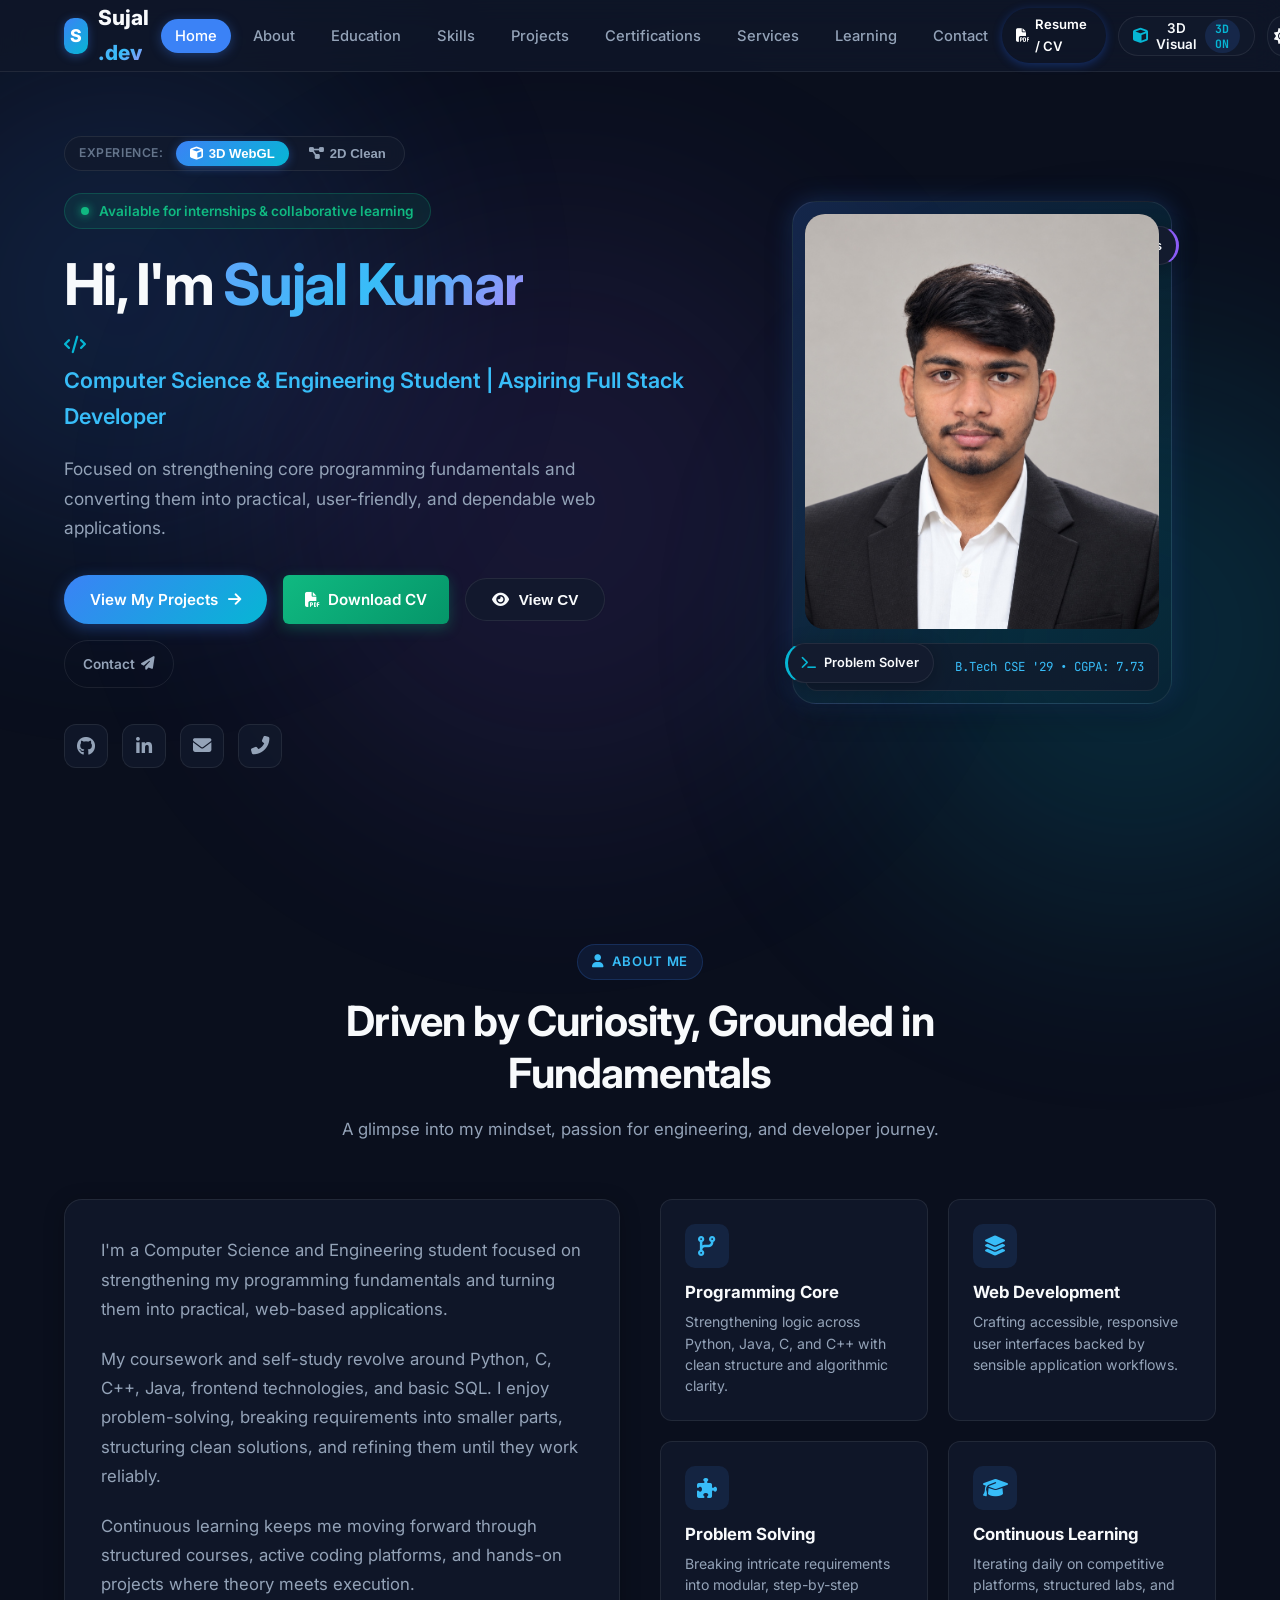
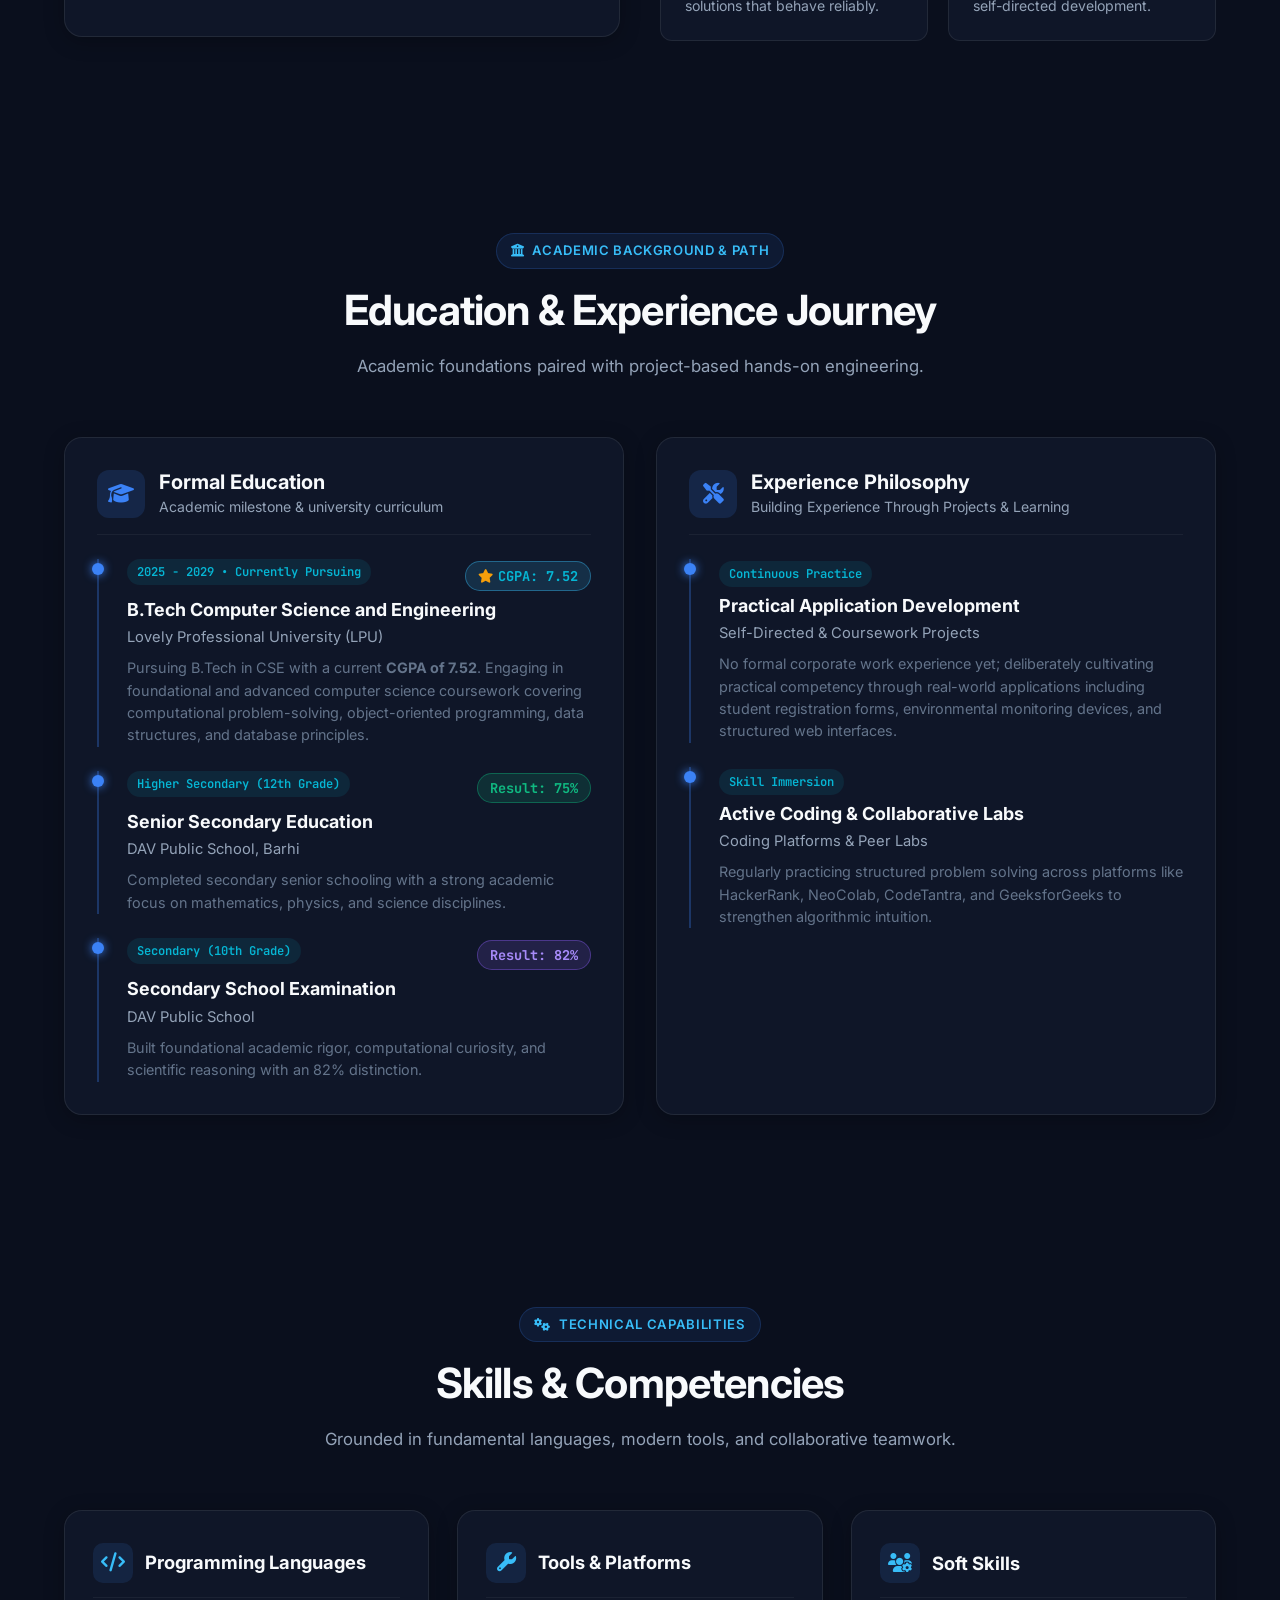
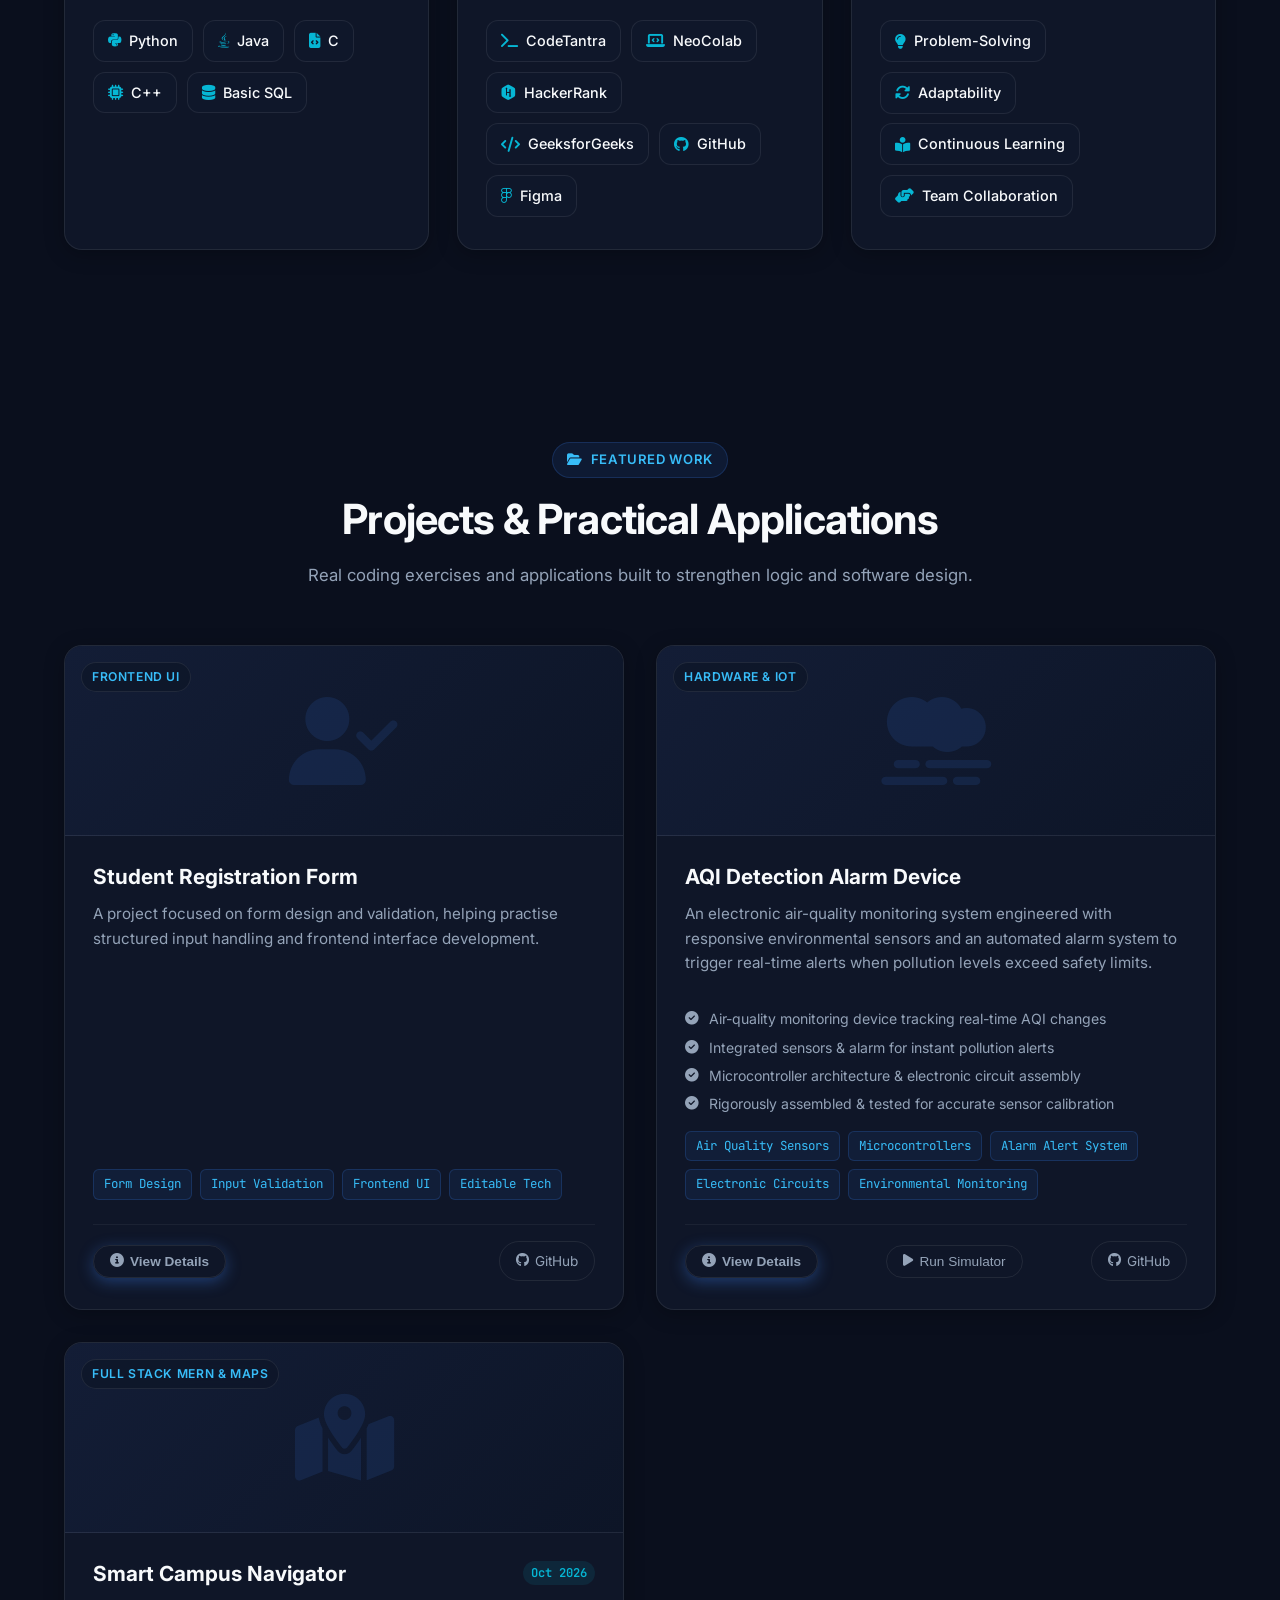
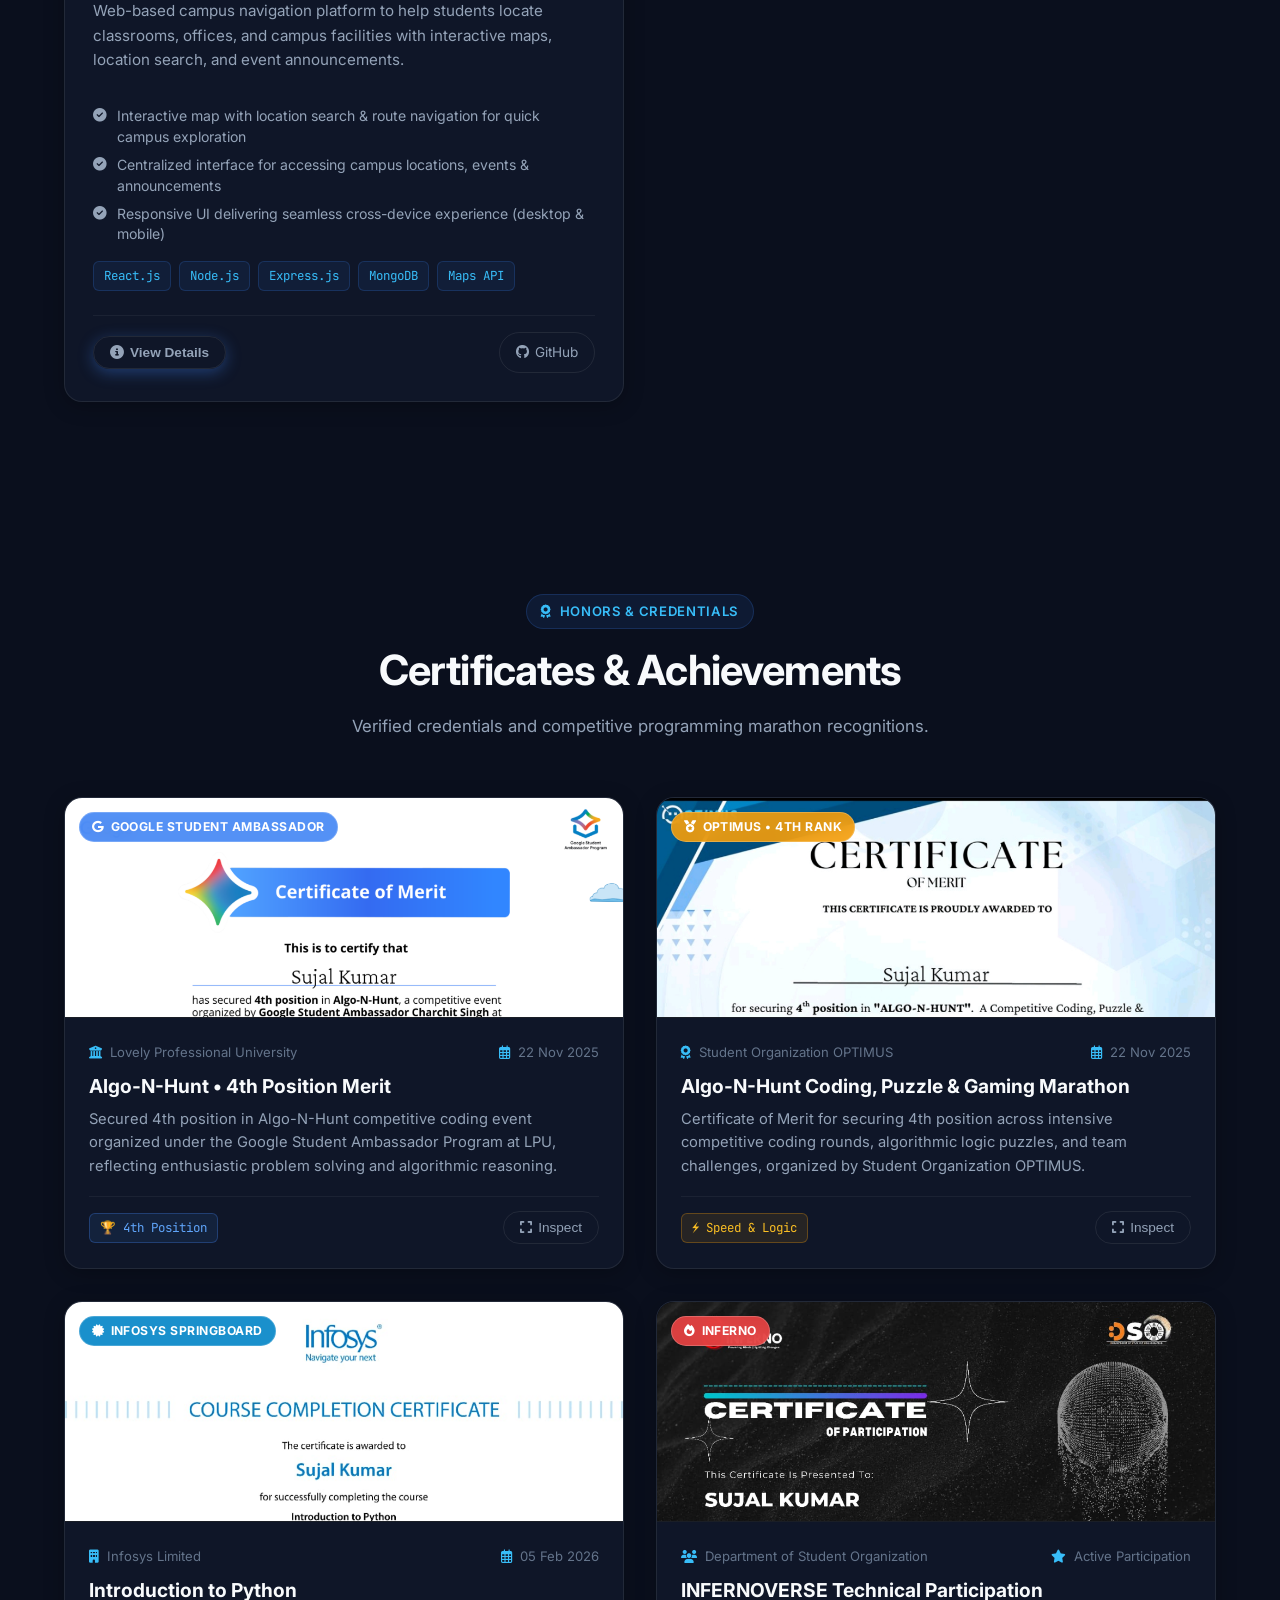
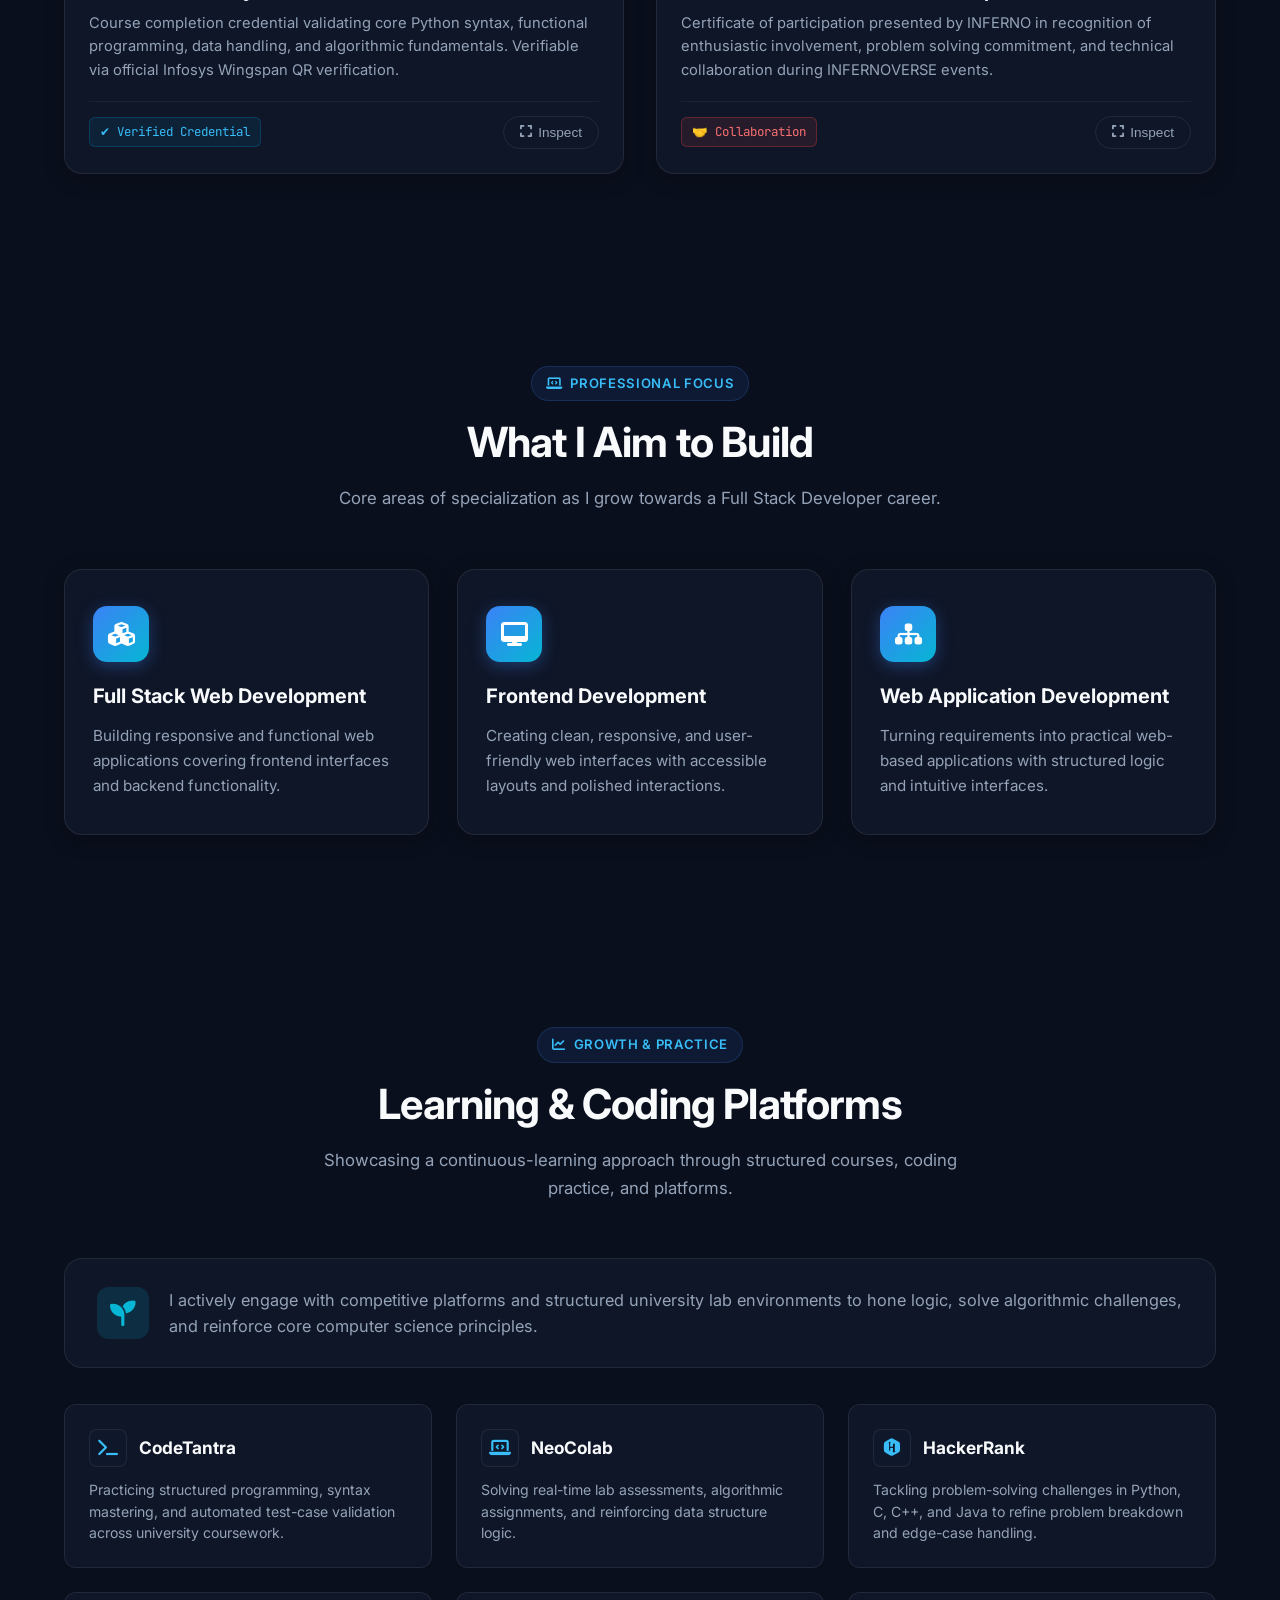
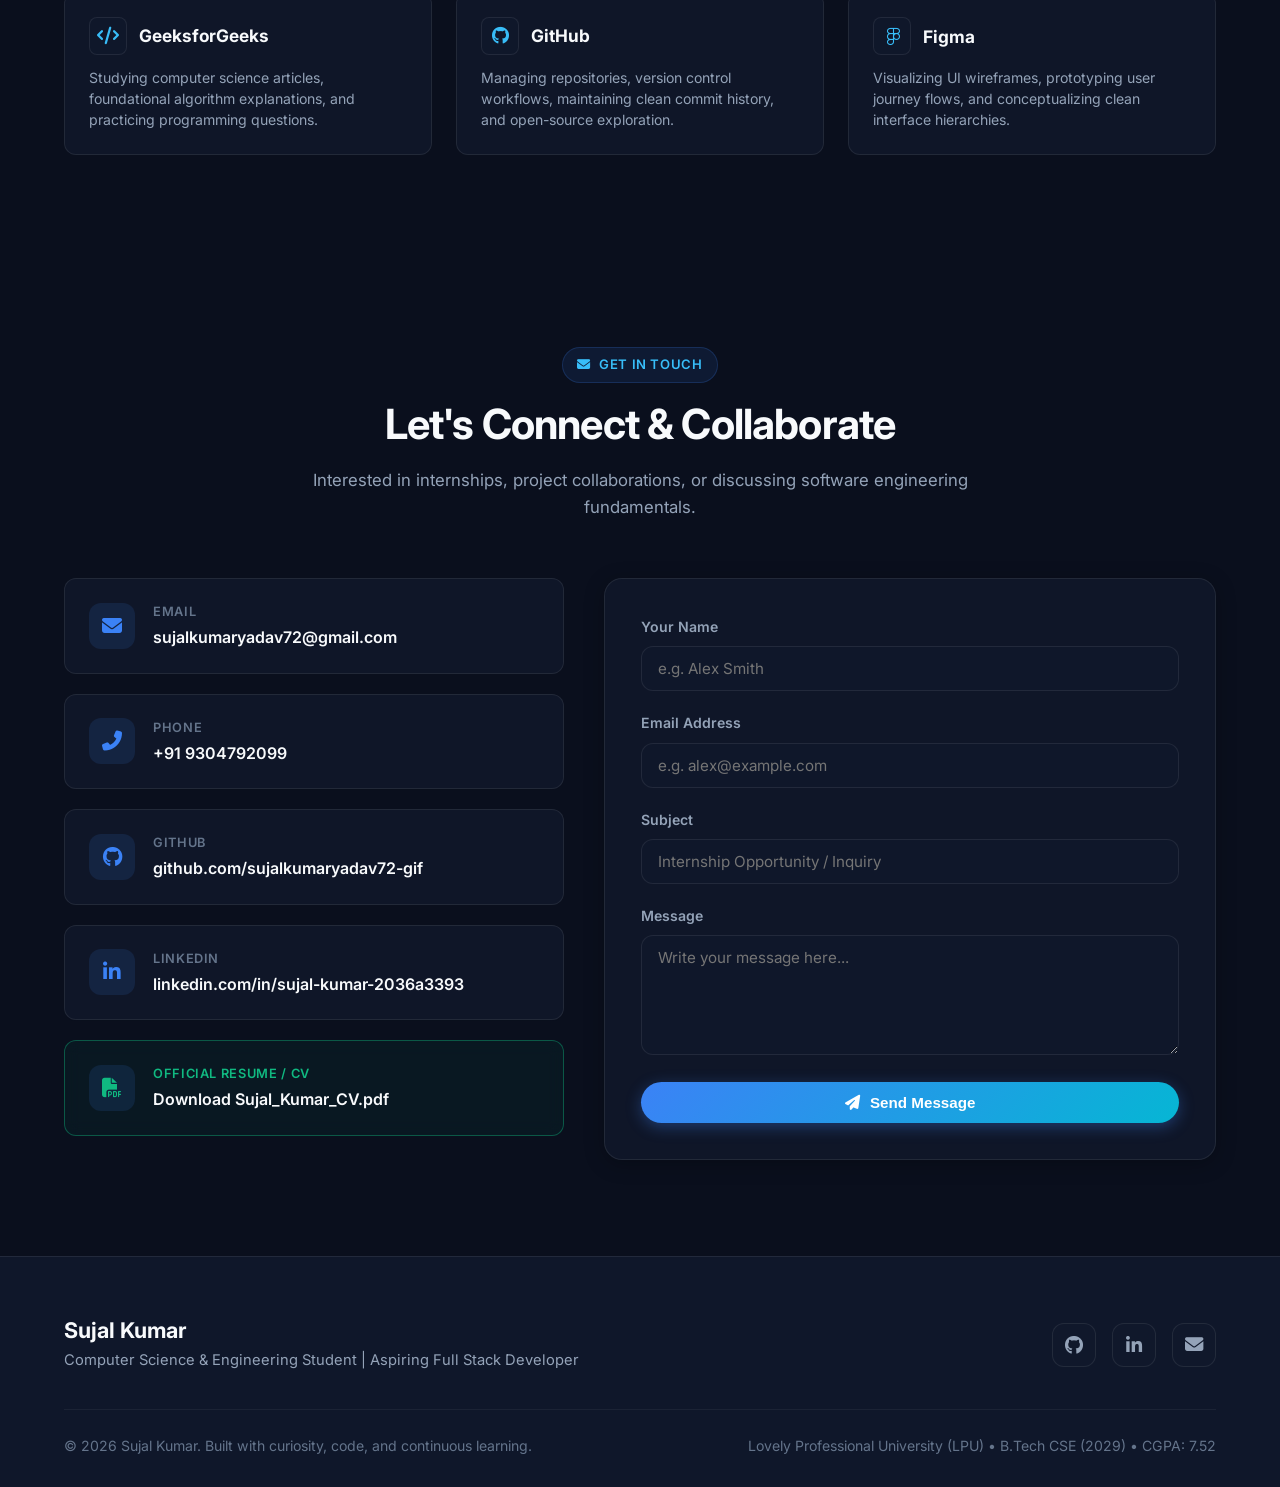
==== index.html @ 79a361b1 "Upload complete portfolio" ====
<!DOCTYPE html>
<html lang="en" data-theme="dark">
<head>
  <meta charset="UTF-8">
  <meta name="viewport" content="width=device-width, initial-scale=1.0">
  
  <!-- Primary Meta Tags & SEO -->
  <title>Sujal Kumar | Full Stack Developer Portfolio</title>
  <meta name="title" content="Sujal Kumar | Full Stack Developer Portfolio">
  <meta name="description" content="Portfolio of Sujal Kumar, Computer Science &amp; Engineering student at LPU and aspiring Full Stack Developer. Strengthening programming fundamentals and building practical web applications.">
  <meta name="keywords" content="Sujal Kumar, Full Stack Developer, Computer Science, LPU, Web Developer, Python, Java, C++, JavaScript, Portfolio">
  <meta name="author" content="Sujal Kumar">
  <meta name="robots" content="index, follow">

  <!-- Open Graph / Social Meta -->
  <meta property="og:type" content="website">
  <meta property="og:title" content="Sujal Kumar | Full Stack Developer Portfolio">
  <meta property="og:description" content="Computer Science &amp; Engineering student passionate about programming fundamentals, web development, and practical software solutions.">

  <!-- Google Fonts: Inter & JetBrains Mono -->
  <link rel="preconnect" href="https://fonts.googleapis.com">
  <link rel="preconnect" href="https://fonts.gstatic.com" crossorigin>
  <link href="https://fonts.googleapis.com/css2?family=Inter:wght@300;400;500;600;700;800&family=JetBrains+Mono:wght@400;500;600;700&display=swap" rel="stylesheet">

  <!-- Font Awesome 6.4.0 Icons -->
  <link rel="stylesheet" href="https://cdnjs.cloudflare.com/ajax/libs/font-awesome/6.4.0/css/all.min.css">

  <!-- Three.js 3D WebGL Engine -->
  <script src="https://cdnjs.cloudflare.com/ajax/libs/three.js/r128/three.min.js"></script>

  <!-- Main Stylesheet -->
  <link rel="stylesheet" href="css/style.css">
</head>
<body data-visual-mode="3d">

  <!-- Ambient Glowing Orbs -->
  <div class="bg-ambient-orb orb-1"></div>
  <div class="bg-ambient-orb orb-2"></div>
  <div class="bg-ambient-orb orb-3"></div>

  <!-- Background 2D Particle Network Canvas -->
  <canvas id="bg-canvas"></canvas>

  <!-- Three.js Interactive 3D WebGL Canvas -->
  <canvas id="three-canvas"></canvas>

  <!-- =========================================================================
       Header & Sticky Navigation Bar
       ========================================================================= -->
  <header class="header">
    <div class="container nav-container">
      <a href="#hero" class="logo" aria-label="Sujal Kumar Home">
        <span class="logo-badge">S</span>
        <span>Sujal<span class="gradient-text">.dev</span></span>
      </a>

      <!-- Desktop Navigation Links -->
      <nav aria-label="Main Navigation">
        <ul class="nav-links">
          <li><a href="#hero" class="nav-link active">Home</a></li>
          <li><a href="#about" class="nav-link">About</a></li>
          <li><a href="#education" class="nav-link">Education</a></li>
          <li><a href="#skills" class="nav-link">Skills</a></li>
          <li><a href="#projects" class="nav-link">Projects</a></li>
          <li><a href="#certifications" class="nav-link">Certifications</a></li>
          <li><a href="#services" class="nav-link">Services</a></li>
          <li><a href="#learning" class="nav-link">Learning</a></li>
          <li><a href="#contact" class="nav-link">Contact</a></li>
        </ul>
      </nav>

      <!-- Action Utilities -->
      <div class="nav-actions">
        <!-- Official CV Download / View Button -->
        <a href="assets/Sujal_Kumar_CV.pdf" target="_blank" download="Sujal_Kumar_CV.pdf" class="btn-cv-nav" title="Download Official CV">
          <i class="fas fa-file-pdf"></i>
          <span>Resume / CV</span>
        </a>

        <!-- 3D / 2D Visual Experience Switcher -->
        <button id="visual-mode-btn" class="visual-mode-btn" aria-label="Toggle 3D and 2D Visual Experience" title="Switch between 3D WebGL and 2D Constellation">
          <i id="visual-mode-icon" class="fas fa-cube"></i>
          <span id="visual-mode-label">3D Visual</span>
          <span id="visual-mode-badge" class="mode-badge">ON</span>
        </button>

        <button id="theme-toggle-btn" class="theme-toggle-btn" aria-label="Toggle Dark and Light Mode" title="Switch Theme">
          <i id="theme-icon" class="fas fa-sun"></i>
        </button>

        <button id="mobile-menu-btn" class="mobile-menu-btn" aria-label="Toggle Mobile Menu" aria-expanded="false">
          <i class="fas fa-bars"></i>
        </button>
      </div>
    </div>

    <!-- Mobile Navigation Drawer -->
    <nav id="mobile-nav" class="mobile-nav" aria-label="Mobile Navigation">
      <a href="#hero" class="nav-link">Home</a>
      <a href="#about" class="nav-link">About</a>
      <a href="#education" class="nav-link">Education &amp; Experience</a>
      <a href="#skills" class="nav-link">Skills</a>
      <a href="#projects" class="nav-link">Projects</a>
      <a href="#certifications" class="nav-link">Certifications</a>
      <a href="#services" class="nav-link">Services</a>
      <a href="#learning" class="nav-link">Learning &amp; Platforms</a>
      <a href="#contact" class="nav-link">Contact</a>
      <a href="assets/Sujal_Kumar_CV.pdf" target="_blank" download="Sujal_Kumar_CV.pdf" class="nav-link mobile-cv-link">
        <i class="fas fa-file-pdf"></i> Download Official CV
      </a>
    </nav>
  </header>

  <main>
    <!-- =========================================================================
         Hero Section
         ========================================================================= -->
    <section id="hero" class="hero-section">
      <div class="container">
        <div class="hero-grid">
          <!-- Text & CTAs -->
          <div class="hero-content">
            <!-- 3D / 2D Visual Experience Pill Selector -->
            <div class="hero-visual-toggle" id="hero-visual-toggle">
              <span class="hero-toggle-label">Experience:</span>
              <button class="visual-pill active" data-visual-opt="3d">
                <i class="fas fa-cube"></i> 3D WebGL
              </button>
              <button class="visual-pill" data-visual-opt="2d">
                <i class="fas fa-project-diagram"></i> 2D Clean
              </button>
            </div>

            <div class="hero-badge">
              <span class="status-dot"></span>
              <span>Available for internships &amp; collaborative learning</span>
            </div>

            <h1 class="hero-title">
              Hi, I'm <span class="gradient-text">Sujal Kumar</span>
            </h1>

            <div class="hero-role">
              <i class="fas fa-code"></i>
              <span>Computer Science &amp; Engineering Student | Aspiring Full Stack Developer</span>
            </div>

            <p class="hero-bio-short">
              Focused on strengthening core programming fundamentals and converting them into practical, user-friendly, and dependable web applications.
            </p>

            <div class="hero-actions">
              <a href="#projects" class="btn btn-primary">
                <span>View My Projects</span>
                <i class="fas fa-arrow-right"></i>
              </a>
              <a href="assets/Sujal_Kumar_CV.pdf" target="_blank" download="Sujal_Kumar_CV.pdf" class="btn btn-accent-cv" id="hero-download-cv-btn" title="Download Official CV (PDF)">
                <i class="fas fa-file-pdf"></i>
                <span>Download CV</span>
              </a>
              <button class="btn btn-secondary" id="preview-cv-btn" type="button" title="Preview Official CV">
                <i class="fas fa-eye"></i>
                <span>View CV</span>
              </button>
              <a href="#contact" class="btn btn-outline-sm" style="padding: 12px 18px;">
                <span>Contact</span>
                <i class="fas fa-paper-plane"></i>
              </a>
            </div>

            <!-- Social Links -->
            <div class="hero-socials">
              <a href="https://github.com/sujalkumaryadav72-gif" target="_blank" rel="noopener noreferrer" class="social-link" aria-label="GitHub Profile" title="GitHub">
                <i class="fab fa-github"></i>
              </a>
              <a href="https://www.linkedin.com/in/sujal-kumar-2036a3393/" target="_blank" rel="noopener noreferrer" class="social-link" aria-label="LinkedIn Profile" title="LinkedIn">
                <i class="fab fa-linkedin-in"></i>
              </a>
              <a href="mailto:sujalkumaryadav72@gmail.com" class="social-link" aria-label="Send Email" title="Email Sujal">
                <i class="fas fa-envelope"></i>
              </a>
              <a href="tel:9304792099" class="social-link" aria-label="Call Phone" title="Phone">
                <i class="fas fa-phone-alt"></i>
              </a>
            </div>
          </div>

          <!-- Hero Visual / Profile Card -->
          <div class="hero-visual">
            <div class="hero-card-frame">
              <!-- Floating developer pills -->
              <div class="floating-pill pill-left">
                <i class="fas fa-terminal" style="color: var(--accent-cyan);"></i>
                <span>Problem Solver</span>
              </div>
              <div class="floating-pill pill-right">
                <i class="fas fa-laptop-code" style="color: var(--accent-purple);"></i>
                <span>Full Stack Focus</span>
              </div>

              <div class="avatar-wrapper">
                <!-- Profile Picture: Easily replaceable with any photo by updating src or replacing images/profile.jpg -->
                <img src="images/profile.jpg" alt="Sujal Kumar - Profile Visual" class="avatar-img" id="profile-picture" onerror="this.onerror=null; this.src='images/avatar.svg';">
              </div>

              <div class="avatar-caption">
                <span class="avatar-name-tag">Sujal Kumar</span>
                <span class="avatar-sub-tag">B.Tech CSE '29 &bull; CGPA: 7.73</span>
              </div>
            </div>
          </div>
        </div>
      </div>
    </section>

    <!-- =========================================================================
         About Section
         ========================================================================= -->
    <section id="about" class="about-section">
      <div class="container">
        <div class="section-header">
          <div class="section-badge">
            <i class="fas fa-user"></i>
            <span>About Me</span>
          </div>
          <h2 class="section-title">Driven by Curiosity, Grounded in Fundamentals</h2>
          <p class="section-subtitle">A glimpse into my mindset, passion for engineering, and developer journey.</p>
        </div>

        <div class="about-grid">
          <!-- Bio Narrative -->
          <div class="about-bio-card">
            <p>
              I'm a Computer Science and Engineering student focused on strengthening my programming fundamentals and turning them into practical, web-based applications.
            </p>
            <p>
              My coursework and self-study revolve around Python, C, C++, Java, frontend technologies, and basic SQL. I enjoy problem-solving, breaking requirements into smaller parts, structuring clean solutions, and refining them until they work reliably.
            </p>
            <p>
              Continuous learning keeps me moving forward through structured courses, active coding platforms, and hands-on projects where theory meets execution.
            </p>
          </div>

          <!-- 4 Pillars / Highlights -->
          <div class="about-highlights">
            <div class="highlight-box">
              <div class="highlight-icon">
                <i class="fas fa-code-branch"></i>
              </div>
              <h3>Programming Core</h3>
              <p>Strengthening logic across Python, Java, C, and C++ with clean structure and algorithmic clarity.</p>
            </div>

            <div class="highlight-box">
              <div class="highlight-icon">
                <i class="fas fa-layer-group"></i>
              </div>
              <h3>Web Development</h3>
              <p>Crafting accessible, responsive user interfaces backed by sensible application workflows.</p>
            </div>

            <div class="highlight-box">
              <div class="highlight-icon">
                <i class="fas fa-puzzle-piece"></i>
              </div>
              <h3>Problem Solving</h3>
              <p>Breaking intricate requirements into modular, step-by-step solutions that behave reliably.</p>
            </div>

            <div class="highlight-box">
              <div class="highlight-icon">
                <i class="fas fa-graduation-cap"></i>
              </div>
              <h3>Continuous Learning</h3>
              <p>Iterating daily on competitive platforms, structured labs, and self-directed development.</p>
            </div>
          </div>
        </div>
      </div>
    </section>

    <!-- =========================================================================
         Education & Experience Section
         ========================================================================= -->
    <section id="education" class="education-section">
      <div class="container">
        <div class="section-header">
          <div class="section-badge">
            <i class="fas fa-university"></i>
            <span>Academic Background &amp; Path</span>
          </div>
          <h2 class="section-title">Education &amp; Experience Journey</h2>
          <p class="section-subtitle">Academic foundations paired with project-based hands-on engineering.</p>
        </div>

        <div class="edu-exp-grid">
          <!-- Formal Education Card -->
          <div class="timeline-card">
            <div class="timeline-card-header">
              <div class="timeline-card-icon">
                <i class="fas fa-graduation-cap"></i>
              </div>
              <div>
                <h3 class="timeline-card-title">Formal Education</h3>
                <p class="timeline-card-desc">Academic milestone &amp; university curriculum</p>
              </div>
            </div>

            <div class="timeline-item">
              <div class="timeline-marker"></div>
              <div style="display: flex; justify-content: space-between; align-items: center; flex-wrap: wrap; gap: 8px; margin-bottom: 6px;">
                <span class="timeline-tag">2025 - 2029 • Currently Pursuing</span>
                <span class="tech-tag" style="background: rgba(56, 189, 248, 0.15); border: 1px solid rgba(56, 189, 248, 0.4); color: var(--accent-cyan); font-weight: 700; padding: 3px 12px; border-radius: 9999px; font-size: 0.85rem;">
                  <i class="fas fa-star" style="margin-right: 5px; color: #f59e0b;"></i>CGPA: 7.52
                </span>
              </div>
              <h4 class="timeline-heading">B.Tech Computer Science and Engineering</h4>
              <p class="timeline-sub">Lovely Professional University (LPU)</p>
              <p class="timeline-text">
                Pursuing B.Tech in CSE with a current <strong>CGPA of 7.52</strong>. Engaging in foundational and advanced computer science coursework covering computational problem-solving, object-oriented programming, data structures, and database principles.
              </p>
            </div>

            <div class="timeline-item">
              <div class="timeline-marker"></div>
              <div style="display: flex; justify-content: space-between; align-items: center; flex-wrap: wrap; gap: 8px; margin-bottom: 6px;">
                <span class="timeline-tag">Higher Secondary (12th Grade)</span>
                <span class="tech-tag" style="background: rgba(16, 185, 129, 0.15); border: 1px solid rgba(16, 185, 129, 0.4); color: var(--accent-emerald); font-weight: 700; padding: 3px 12px; border-radius: 9999px; font-size: 0.85rem;">
                  Result: 75%
                </span>
              </div>
              <h4 class="timeline-heading">Senior Secondary Education</h4>
              <p class="timeline-sub">DAV Public School, Barhi</p>
              <p class="timeline-text">
                Completed secondary senior schooling with a strong academic focus on mathematics, physics, and science disciplines.
              </p>
            </div>

            <div class="timeline-item">
              <div class="timeline-marker"></div>
              <div style="display: flex; justify-content: space-between; align-items: center; flex-wrap: wrap; gap: 8px; margin-bottom: 6px;">
                <span class="timeline-tag">Secondary (10th Grade)</span>
                <span class="tech-tag" style="background: rgba(139, 92, 246, 0.15); border: 1px solid rgba(139, 92, 246, 0.4); color: #a78bfa; font-weight: 700; padding: 3px 12px; border-radius: 9999px; font-size: 0.85rem;">
                  Result: 82%
                </span>
              </div>
              <h4 class="timeline-heading">Secondary School Examination</h4>
              <p class="timeline-sub">DAV Public School</p>
              <p class="timeline-text">
                Built foundational academic rigor, computational curiosity, and scientific reasoning with an 82% distinction.
              </p>
            </div>
          </div>

          <!-- Experience Showcase (Truthful: Projects & Learning) -->
          <div class="timeline-card">
            <div class="timeline-card-header">
              <div class="timeline-card-icon">
                <i class="fas fa-tools"></i>
              </div>
              <div>
                <h3 class="timeline-card-title">Experience Philosophy</h3>
                <p class="timeline-card-desc">Building Experience Through Projects &amp; Learning</p>
              </div>
            </div>

            <div class="timeline-item">
              <div class="timeline-marker"></div>
              <span class="timeline-tag">Continuous Practice</span>
              <h4 class="timeline-heading">Practical Application Development</h4>
              <p class="timeline-sub">Self-Directed &amp; Coursework Projects</p>
              <p class="timeline-text">
                No formal corporate work experience yet; deliberately cultivating practical competency through real-world applications including student registration forms, environmental monitoring devices, and structured web interfaces.
              </p>
            </div>

            <div class="timeline-item">
              <div class="timeline-marker"></div>
              <span class="timeline-tag">Skill Immersion</span>
              <h4 class="timeline-heading">Active Coding &amp; Collaborative Labs</h4>
              <p class="timeline-sub">Coding Platforms &amp; Peer Labs</p>
              <p class="timeline-text">
                Regularly practicing structured problem solving across platforms like HackerRank, NeoColab, CodeTantra, and GeeksforGeeks to strengthen algorithmic intuition.
              </p>
            </div>
          </div>
        </div>
      </div>
    </section>

    <!-- =========================================================================
         Skills Section
         ========================================================================= -->
    <section id="skills" class="skills-section">
      <div class="container">
        <div class="section-header">
          <div class="section-badge">
            <i class="fas fa-cogs"></i>
            <span>Technical Capabilities</span>
          </div>
          <h2 class="section-title">Skills &amp; Competencies</h2>
          <p class="section-subtitle">Grounded in fundamental languages, modern tools, and collaborative teamwork.</p>
        </div>

        <div class="skills-container">
          <!-- Programming Languages -->
          <div class="skill-category-card">
            <div class="category-header">
              <div class="category-icon">
                <i class="fas fa-code"></i>
              </div>
              <div>
                <h3 class="category-title">Programming Languages</h3>
              </div>
            </div>
            <div class="skills-list">
              <div class="skill-chip">
                <i class="fab fa-python"></i>
                <span>Python</span>
              </div>
              <div class="skill-chip">
                <i class="fab fa-java"></i>
                <span>Java</span>
              </div>
              <div class="skill-chip">
                <i class="fas fa-file-code"></i>
                <span>C</span>
              </div>
              <div class="skill-chip">
                <i class="fas fa-microchip"></i>
                <span>C++</span>
              </div>
              <div class="skill-chip">
                <i class="fas fa-database"></i>
                <span>Basic SQL</span>
              </div>
            </div>
          </div>

          <!-- Tools & Platforms -->
          <div class="skill-category-card">
            <div class="category-header">
              <div class="category-icon">
                <i class="fas fa-wrench"></i>
              </div>
              <div>
                <h3 class="category-title">Tools &amp; Platforms</h3>
              </div>
            </div>
            <div class="skills-list">
              <div class="skill-chip">
                <i class="fas fa-terminal"></i>
                <span>CodeTantra</span>
              </div>
              <div class="skill-chip">
                <i class="fas fa-laptop-code"></i>
                <span>NeoColab</span>
              </div>
              <div class="skill-chip">
                <i class="fab fa-hackerrank"></i>
                <span>HackerRank</span>
              </div>
              <div class="skill-chip">
                <i class="fas fa-code"></i>
                <span>GeeksforGeeks</span>
              </div>
              <div class="skill-chip">
                <i class="fab fa-github"></i>
                <span>GitHub</span>
              </div>
              <div class="skill-chip">
                <i class="fab fa-figma"></i>
                <span>Figma</span>
              </div>
            </div>
          </div>

          <!-- Soft Skills -->
          <div class="skill-category-card">
            <div class="category-header">
              <div class="category-icon">
                <i class="fas fa-users-cog"></i>
              </div>
              <div>
                <h3 class="category-title">Soft Skills</h3>
              </div>
            </div>
            <div class="skills-list">
              <div class="skill-chip">
                <i class="fas fa-lightbulb"></i>
                <span>Problem-Solving</span>
              </div>
              <div class="skill-chip">
                <i class="fas fa-sync-alt"></i>
                <span>Adaptability</span>
              </div>
              <div class="skill-chip">
                <i class="fas fa-book-reader"></i>
                <span>Continuous Learning</span>
              </div>
              <div class="skill-chip">
                <i class="fas fa-hands-helping"></i>
                <span>Team Collaboration</span>
              </div>
            </div>
          </div>
        </div>
      </div>
    </section>

    <!-- =========================================================================
         Projects Section
         ========================================================================= -->
    <section id="projects" class="projects-section">
      <div class="container">
        <div class="section-header">
          <div class="section-badge">
            <i class="fas fa-folder-open"></i>
            <span>Featured Work</span>
          </div>
          <h2 class="section-title">Projects &amp; Practical Applications</h2>
          <p class="section-subtitle">Real coding exercises and applications built to strengthen logic and software design.</p>
        </div>

        <div class="projects-grid">
          <!-- Project 1: Student Registration Form -->
          <div class="project-card">
            <div class="project-visual">
              <span class="project-visual-badge">Frontend UI</span>
              <i class="fas fa-user-check project-visual-watermark"></i>
            </div>
            <div class="project-body">
              <h3 class="project-title">Student Registration Form</h3>
              <p class="project-desc">
                A project focused on form design and validation, helping practise structured input handling and frontend interface development.
              </p>
              <div class="tech-tags">
                <span class="tech-tag">Form Design</span>
                <span class="tech-tag">Input Validation</span>
                <span class="tech-tag">Frontend UI</span>
                <span class="tech-tag">Editable Tech</span>
              </div>
              <div class="project-actions">
                <button class="btn btn-primary btn-outline-sm" data-project-trigger="student-registration">
                  <i class="fas fa-info-circle"></i>
                  <span>View Details</span>
                </button>
                <a href="https://github.com/sujalkumaryadav72-gif" target="_blank" rel="noopener noreferrer" class="btn-outline-sm" aria-label="Student Registration Source Code">
                  <i class="fab fa-github"></i>
                  <span>GitHub</span>
                </a>
              </div>
            </div>
          </div>

          <!-- Project 2: AQI Detection Alarm Device -->
          <div class="project-card" id="card-aqi-device">
            <div class="project-visual">
              <span class="project-visual-badge">Hardware &amp; IoT</span>
              <i class="fas fa-smog project-visual-watermark"></i>
            </div>
            <div class="project-body">
              <h3 class="project-title">AQI Detection Alarm Device</h3>
              <p class="project-desc">
                An electronic air-quality monitoring system engineered with responsive environmental sensors and an automated alarm system to trigger real-time alerts when pollution levels exceed safety limits.
              </p>

              <ul class="project-highlights-list">
                <li><i class="fas fa-check-circle"></i> Air-quality monitoring device tracking real-time AQI changes</li>
                <li><i class="fas fa-check-circle"></i> Integrated sensors &amp; alarm for instant pollution alerts</li>
                <li><i class="fas fa-check-circle"></i> Microcontroller architecture &amp; electronic circuit assembly</li>
                <li><i class="fas fa-check-circle"></i> Rigorously assembled &amp; tested for accurate sensor calibration</li>
              </ul>

              <div class="tech-tags">
                <span class="tech-tag">Air Quality Sensors</span>
                <span class="tech-tag">Microcontrollers</span>
                <span class="tech-tag">Alarm Alert System</span>
                <span class="tech-tag">Electronic Circuits</span>
                <span class="tech-tag">Environmental Monitoring</span>
              </div>
              <div class="project-actions">
                <button class="btn btn-primary btn-outline-sm" data-project-trigger="aqi-device">
                  <i class="fas fa-info-circle"></i>
                  <span>View Details</span>
                </button>
                <button class="btn-outline-sm btn-simulate-trigger" data-project-trigger="aqi-device" data-auto-simulate="true" title="Run Interactive Device Simulation">
                  <i class="fas fa-play"></i>
                  <span>Run Simulator</span>
                </button>
                <a href="https://github.com/sujalkumaryadav72-gif" target="_blank" rel="noopener noreferrer" class="btn-outline-sm" aria-label="AQI Detection Alarm Device Source Code">
                  <i class="fab fa-github"></i>
                  <span>GitHub</span>
                </a>
              </div>
            </div>
          </div>

          <!-- Project 3: Smart Campus Navigator (From CV) -->
          <div class="project-card" id="card-campus-navigator">
            <div class="project-visual">
              <span class="project-visual-badge">Full Stack MERN &amp; Maps</span>
              <i class="fas fa-map-marked-alt project-visual-watermark"></i>
            </div>
            <div class="project-body">
              <div style="display: flex; justify-content: space-between; align-items: flex-start; gap: 8px;">
                <h3 class="project-title">Smart Campus Navigator</h3>
                <span class="timeline-tag" style="font-size: 0.76rem; padding: 2px 8px;">Oct 2026</span>
              </div>
              <p class="project-desc">
                Web-based campus navigation platform to help students locate classrooms, offices, and campus facilities with interactive maps, location search, and event announcements.
              </p>

              <ul class="project-highlights-list">
                <li><i class="fas fa-check-circle"></i> Interactive map with location search &amp; route navigation for quick campus exploration</li>
                <li><i class="fas fa-check-circle"></i> Centralized interface for accessing campus locations, events &amp; announcements</li>
                <li><i class="fas fa-check-circle"></i> Responsive UI delivering seamless cross-device experience (desktop &amp; mobile)</li>
              </ul>

              <div class="tech-tags">
                <span class="tech-tag">React.js</span>
                <span class="tech-tag">Node.js</span>
                <span class="tech-tag">Express.js</span>
                <span class="tech-tag">MongoDB</span>
                <span class="tech-tag">Maps API</span>
              </div>
              <div class="project-actions">
                <button class="btn btn-primary btn-outline-sm" data-project-trigger="campus-navigator">
                  <i class="fas fa-info-circle"></i>
                  <span>View Details</span>
                </button>
                <a href="https://github.com/sujalkumaryadav72-gif" target="_blank" rel="noopener noreferrer" class="btn-outline-sm" aria-label="Smart Campus Navigator Source Code on GitHub">
                  <i class="fab fa-github"></i>
                  <span>GitHub</span>
                </a>
              </div>
            </div>
          </div>
        </div>
      </div>
    </section>

    <!-- =========================================================================
         Certifications Section
         ========================================================================= -->
    <section id="certifications" class="certifications-section">
      <div class="container">
        <div class="section-header">
          <div class="section-badge">
            <i class="fas fa-award"></i>
            <span>Honors &amp; Credentials</span>
          </div>
          <h2 class="section-title">Certificates &amp; Achievements</h2>
          <p class="section-subtitle">Verified credentials and competitive programming marathon recognitions.</p>
        </div>

        <div class="certificates-grid">
          <!-- Certificate 1: Google Student Ambassador Program & LPU Algo-N-Hunt -->
          <div class="cert-card" data-cert-img="images/certificates/cert-google-algo-n-hunt.png" data-cert-title="Algo-N-Hunt (4th Position) - Google Student Ambassador Program" data-cert-issuer="Google &amp; Lovely Professional University (22-11-2025)">
            <div class="cert-preview-wrap" data-cert-preview>
              <span class="cert-badge-ribbon cert-badge-google">
                <i class="fab fa-google"></i> Google Student Ambassador
              </span>
              <img src="images/certificates/cert-google-algo-n-hunt.png" alt="Google Student Ambassador Algo-N-Hunt Certificate" class="cert-thumb-img" loading="lazy">
              <div class="cert-overlay">
                <span class="cert-zoom-btn">
                  <i class="fas fa-search-plus"></i> View Certificate
                </span>
              </div>
            </div>
            <div class="cert-body">
              <div class="cert-issuer-meta">
                <span><i class="fas fa-university"></i> Lovely Professional University</span>
                <span><i class="far fa-calendar-alt"></i> 22 Nov 2025</span>
              </div>
              <h3 class="cert-title">Algo-N-Hunt &bull; 4th Position Merit</h3>
              <p class="cert-desc">
                Secured 4th position in Algo-N-Hunt competitive coding event organized under the Google Student Ambassador Program at LPU, reflecting enthusiastic problem solving and algorithmic reasoning.
              </p>
              <div class="cert-footer">
                <span class="tech-tag" style="background: rgba(66, 133, 244, 0.1); border-color: rgba(66, 133, 244, 0.3); color: #60a5fa;">
                  🏆 4th Position
                </span>
                <button class="btn-outline-sm" data-cert-preview>
                  <i class="fas fa-expand"></i> Inspect
                </button>
              </div>
            </div>
          </div>

          <!-- Certificate 2: Optimus Algo-N-Hunt Competitive Marathon -->
          <div class="cert-card" data-cert-img="images/certificates/cert-optimus-algo-n-hunt.png" data-cert-title="Algo-N-Hunt Marathon (4th Position) - Student Organization OPTIMUS" data-cert-issuer="OPTIMUS (22nd November 2025)">
            <div class="cert-preview-wrap" data-cert-preview>
              <span class="cert-badge-ribbon cert-badge-optimus">
                <i class="fas fa-medal"></i> OPTIMUS &bull; 4th Rank
              </span>
              <img src="images/certificates/cert-optimus-algo-n-hunt.png" alt="Optimus Algo-N-Hunt Certificate of Merit" class="cert-thumb-img" loading="lazy">
              <div class="cert-overlay">
                <span class="cert-zoom-btn">
                  <i class="fas fa-search-plus"></i> View Certificate
                </span>
              </div>
            </div>
            <div class="cert-body">
              <div class="cert-issuer-meta">
                <span><i class="fas fa-award"></i> Student Organization OPTIMUS</span>
                <span><i class="far fa-calendar-alt"></i> 22 Nov 2025</span>
              </div>
              <h3 class="cert-title">Algo-N-Hunt Coding, Puzzle &amp; Gaming Marathon</h3>
              <p class="cert-desc">
                Certificate of Merit for securing 4th position across intensive competitive coding rounds, algorithmic logic puzzles, and team challenges, organized by Student Organization OPTIMUS.
              </p>
              <div class="cert-footer">
                <span class="tech-tag" style="background: rgba(245, 158, 11, 0.1); border-color: rgba(245, 158, 11, 0.3); color: #fbbf24;">
                  ⚡ Speed &amp; Logic
                </span>
                <button class="btn-outline-sm" data-cert-preview>
                  <i class="fas fa-expand"></i> Inspect
                </button>
              </div>
            </div>
          </div>

          <!-- Certificate 3: Infosys Springboard Python -->
          <div class="cert-card" data-cert-img="images/certificates/cert-infosys-python.png" data-cert-title="Introduction to Python - Infosys Springboard" data-cert-issuer="Infosys Limited (February 5, 2026)">
            <div class="cert-preview-wrap" data-cert-preview>
              <span class="cert-badge-ribbon cert-badge-infosys">
                <i class="fas fa-certificate"></i> Infosys Springboard
              </span>
              <img src="images/certificates/cert-infosys-python.png" alt="Infosys Springboard Introduction to Python Certificate" class="cert-thumb-img" loading="lazy">
              <div class="cert-overlay">
                <span class="cert-zoom-btn">
                  <i class="fas fa-search-plus"></i> View Certificate
                </span>
              </div>
            </div>
            <div class="cert-body">
              <div class="cert-issuer-meta">
                <span><i class="fas fa-building"></i> Infosys Limited</span>
                <span><i class="far fa-calendar-alt"></i> 05 Feb 2026</span>
              </div>
              <h3 class="cert-title">Introduction to Python</h3>
              <p class="cert-desc">
                Course completion credential validating core Python syntax, functional programming, data handling, and algorithmic fundamentals. Verifiable via official Infosys Wingspan QR verification.
              </p>
              <div class="cert-footer">
                <span class="tech-tag" style="background: rgba(2, 132, 199, 0.1); border-color: rgba(2, 132, 199, 0.3); color: #38bdf8;">
                  ✔ Verified Credential
                </span>
                <button class="btn-outline-sm" data-cert-preview>
                  <i class="fas fa-expand"></i> Inspect
                </button>
              </div>
            </div>
          </div>

          <!-- Certificate 4: INFERNOVERSE Participation -->
          <div class="cert-card" data-cert-img="images/certificates/cert-infernoverse.png" data-cert-title="INFERNOVERSE - Certificate of Participation" data-cert-issuer="INFERNO &bull; Department of Student Organization">
            <div class="cert-preview-wrap" data-cert-preview>
              <span class="cert-badge-ribbon cert-badge-inferno">
                <i class="fas fa-fire"></i> INFERNO
              </span>
              <img src="images/certificates/cert-infernoverse.png" alt="INFERNOVERSE Certificate of Participation" class="cert-thumb-img" loading="lazy">
              <div class="cert-overlay">
                <span class="cert-zoom-btn">
                  <i class="fas fa-search-plus"></i> View Certificate
                </span>
              </div>
            </div>
            <div class="cert-body">
              <div class="cert-issuer-meta">
                <span><i class="fas fa-users"></i> Department of Student Organization</span>
                <span><i class="fas fa-star"></i> Active Participation</span>
              </div>
              <h3 class="cert-title">INFERNOVERSE Technical Participation</h3>
              <p class="cert-desc">
                Certificate of participation presented by INFERNO in recognition of enthusiastic involvement, problem solving commitment, and technical collaboration during INFERNOVERSE events.
              </p>
              <div class="cert-footer">
                <span class="tech-tag" style="background: rgba(239, 68, 68, 0.1); border-color: rgba(239, 68, 68, 0.3); color: #f87171;">
                  🤝 Collaboration
                </span>
                <button class="btn-outline-sm" data-cert-preview>
                  <i class="fas fa-expand"></i> Inspect
                </button>
              </div>
            </div>
          </div>
        </div>
      </div>
    </section>

    <!-- =========================================================================
         Services / Professional Focus Section
         ========================================================================= -->
    <section id="services" class="services-section">
      <div class="container">
        <div class="section-header">
          <div class="section-badge">
            <i class="fas fa-laptop-code"></i>
            <span>Professional Focus</span>
          </div>
          <h2 class="section-title">What I Aim to Build</h2>
          <p class="section-subtitle">Core areas of specialization as I grow towards a Full Stack Developer career.</p>
        </div>

        <div class="services-grid">
          <!-- Service 1 -->
          <div class="service-card">
            <div class="service-icon-box">
              <i class="fas fa-cubes"></i>
            </div>
            <h3 class="service-title">Full Stack Web Development</h3>
            <p class="service-desc">
              Building responsive and functional web applications covering frontend interfaces and backend functionality.
            </p>
          </div>

          <!-- Service 2 -->
          <div class="service-card">
            <div class="service-icon-box">
              <i class="fas fa-desktop"></i>
            </div>
            <h3 class="service-title">Frontend Development</h3>
            <p class="service-desc">
              Creating clean, responsive, and user-friendly web interfaces with accessible layouts and polished interactions.
            </p>
          </div>

          <!-- Service 3 -->
          <div class="service-card">
            <div class="service-icon-box">
              <i class="fas fa-sitemap"></i>
            </div>
            <h3 class="service-title">Web Application Development</h3>
            <p class="service-desc">
              Turning requirements into practical web-based applications with structured logic and intuitive interfaces.
            </p>
          </div>
        </div>
      </div>
    </section>

    <!-- =========================================================================
         Learning & Platforms Section
         ========================================================================= -->
    <section id="learning" class="learning-section">
      <div class="container">
        <div class="section-header">
          <div class="section-badge">
            <i class="fas fa-chart-line"></i>
            <span>Growth &amp; Practice</span>
          </div>
          <h2 class="section-title">Learning &amp; Coding Platforms</h2>
          <p class="section-subtitle">Showcasing a continuous-learning approach through structured courses, coding practice, and platforms.</p>
        </div>

        <div class="learning-intro">
          <div class="learning-intro-icon">
            <i class="fas fa-seedling"></i>
          </div>
          <div class="learning-intro-text">
            I actively engage with competitive platforms and structured university lab environments to hone logic, solve algorithmic challenges, and reinforce core computer science principles.
          </div>
        </div>

        <div class="platforms-grid">
          <!-- CodeTantra -->
          <div class="platform-card">
            <div class="platform-header">
              <div class="platform-icon">
                <i class="fas fa-terminal"></i>
              </div>
              <h3 class="platform-name">CodeTantra</h3>
            </div>
            <p class="platform-desc">
              Practicing structured programming, syntax mastering, and automated test-case validation across university coursework.
            </p>
          </div>

          <!-- NeoColab -->
          <div class="platform-card">
            <div class="platform-header">
              <div class="platform-icon">
                <i class="fas fa-laptop-code"></i>
              </div>
              <h3 class="platform-name">NeoColab</h3>
            </div>
            <p class="platform-desc">
              Solving real-time lab assessments, algorithmic assignments, and reinforcing data structure logic.
            </p>
          </div>

          <!-- HackerRank -->
          <div class="platform-card">
            <div class="platform-header">
              <div class="platform-icon">
                <i class="fab fa-hackerrank"></i>
              </div>
              <h3 class="platform-name">HackerRank</h3>
            </div>
            <p class="platform-desc">
              Tackling problem-solving challenges in Python, C, C++, and Java to refine problem breakdown and edge-case handling.
            </p>
          </div>

          <!-- GeeksforGeeks -->
          <div class="platform-card">
            <div class="platform-header">
              <div class="platform-icon">
                <i class="fas fa-code"></i>
              </div>
              <h3 class="platform-name">GeeksforGeeks</h3>
            </div>
            <p class="platform-desc">
              Studying computer science articles, foundational algorithm explanations, and practicing programming questions.
            </p>
          </div>

          <!-- GitHub -->
          <div class="platform-card">
            <div class="platform-header">
              <div class="platform-icon">
                <i class="fab fa-github"></i>
              </div>
              <h3 class="platform-name">GitHub</h3>
            </div>
            <p class="platform-desc">
              Managing repositories, version control workflows, maintaining clean commit history, and open-source exploration.
            </p>
          </div>

          <!-- Figma -->
          <div class="platform-card">
            <div class="platform-header">
              <div class="platform-icon">
                <i class="fab fa-figma"></i>
              </div>
              <h3 class="platform-name">Figma</h3>
            </div>
            <p class="platform-desc">
              Visualizing UI wireframes, prototyping user journey flows, and conceptualizing clean interface hierarchies.
            </p>
          </div>
        </div>
      </div>
    </section>

    <!-- =========================================================================
         Contact Section
         ========================================================================= -->
    <section id="contact" class="contact-section">
      <div class="container">
        <div class="section-header">
          <div class="section-badge">
            <i class="fas fa-envelope"></i>
            <span>Get In Touch</span>
          </div>
          <h2 class="section-title">Let's Connect &amp; Collaborate</h2>
          <p class="section-subtitle">Interested in internships, project collaborations, or discussing software engineering fundamentals.</p>
        </div>

        <div class="contact-grid">
          <!-- Direct Details Cards -->
          <div class="contact-info-column">
            <!-- Email -->
            <a href="mailto:sujalkumaryadav72@gmail.com" class="contact-card">
              <div class="contact-icon">
                <i class="fas fa-envelope"></i>
              </div>
              <div>
                <div class="contact-label">Email</div>
                <div class="contact-val">sujalkumaryadav72@gmail.com</div>
              </div>
            </a>

            <!-- Phone -->
            <a href="tel:9304792099" class="contact-card">
              <div class="contact-icon">
                <i class="fas fa-phone-alt"></i>
              </div>
              <div>
                <div class="contact-label">Phone</div>
                <div class="contact-val">+91 9304792099</div>
              </div>
            </a>

            <!-- GitHub -->
            <a href="https://github.com/sujalkumaryadav72-gif" target="_blank" rel="noopener noreferrer" class="contact-card">
              <div class="contact-icon">
                <i class="fab fa-github"></i>
              </div>
              <div>
                <div class="contact-label">GitHub</div>
                <div class="contact-val">github.com/sujalkumaryadav72-gif</div>
              </div>
            </a>

            <!-- LinkedIn -->
            <a href="https://www.linkedin.com/in/sujal-kumar-2036a3393/" target="_blank" rel="noopener noreferrer" class="contact-card">
              <div class="contact-icon">
                <i class="fab fa-linkedin-in"></i>
              </div>
              <div>
                <div class="contact-label">LinkedIn</div>
                <div class="contact-val">linkedin.com/in/sujal-kumar-2036a3393</div>
              </div>
            </a>

            <!-- Official CV Card -->
            <a href="assets/Sujal_Kumar_CV.pdf" target="_blank" download="Sujal_Kumar_CV.pdf" class="contact-card" style="border-color: rgba(16, 185, 129, 0.4); background: rgba(16, 185, 129, 0.05);">
              <div class="contact-icon" style="color: #10b981;">
                <i class="fas fa-file-pdf"></i>
              </div>
              <div>
                <div class="contact-label" style="color: #10b981;">Official Resume / CV</div>
                <div class="contact-val">Download Sujal_Kumar_CV.pdf</div>
              </div>
            </a>
          </div>

          <!-- Interactive Contact Form -->
          <div class="contact-form-card">
            <form id="contact-form" novalidate>
              <div class="form-group">
                <label for="contact-name" class="form-label">Your Name</label>
                <input type="text" id="contact-name" class="form-input" placeholder="e.g. Alex Smith" required>
              </div>

              <div class="form-group">
                <label for="contact-email" class="form-label">Email Address</label>
                <input type="email" id="contact-email" class="form-input" placeholder="e.g. alex@example.com" required>
              </div>

              <div class="form-group">
                <label for="contact-subject" class="form-label">Subject</label>
                <input type="text" id="contact-subject" class="form-input" placeholder="Internship Opportunity / Inquiry" required>
              </div>

              <div class="form-group">
                <label for="contact-message" class="form-label">Message</label>
                <textarea id="contact-message" class="form-textarea" placeholder="Write your message here..." required></textarea>
              </div>

              <button type="submit" class="btn btn-primary" style="width: 100%;">
                <i class="fas fa-paper-plane"></i>
                <span>Send Message</span>
              </button>
            </form>
          </div>
        </div>
      </div>
    </section>
  </main>

  <!-- =========================================================================
       Footer
       ========================================================================= -->
  <footer class="footer">
    <div class="container">
      <div class="footer-content">
        <div class="footer-bio">
          <h4>Sujal Kumar</h4>
          <p>Computer Science &amp; Engineering Student | Aspiring Full Stack Developer</p>
        </div>

        <div class="footer-links">
          <a href="https://github.com/sujalkumaryadav72-gif" target="_blank" rel="noopener noreferrer" class="social-link" aria-label="GitHub Profile">
            <i class="fab fa-github"></i>
          </a>
          <a href="https://www.linkedin.com/in/sujal-kumar-2036a3393/" target="_blank" rel="noopener noreferrer" class="social-link" aria-label="LinkedIn Profile">
            <i class="fab fa-linkedin-in"></i>
          </a>
          <a href="mailto:sujalkumaryadav72@gmail.com" class="social-link" aria-label="Email Sujal">
            <i class="fas fa-envelope"></i>
          </a>
        </div>
      </div>

      <div class="footer-bottom">
        <div class="footer-copy">
          &copy; 2026 Sujal Kumar. Built with curiosity, code, and continuous learning.
        </div>
        <div class="footer-copy">
          Lovely Professional University (LPU) &bull; B.Tech CSE (2029) &bull; CGPA: 7.52
        </div>
      </div>
    </div>
  </footer>

  <!-- Floating Back to Top Button -->
  <button id="back-to-top-btn" class="back-to-top-btn" aria-label="Back to top of page" title="Scroll to top">
    <i class="fas fa-arrow-up"></i>
  </button>

  <!-- =========================================================================
       Interactive Project Details Modal
       ========================================================================= -->
  <div id="project-modal" class="modal-backdrop" role="dialog" aria-modal="true" aria-labelledby="modal-project-title">
    <div class="modal-dialog">
      <div class="modal-header">
        <h3 id="modal-project-title" class="modal-title">Project Title</h3>
        <button id="modal-close-btn" class="modal-close-btn" aria-label="Close modal window">
          <i class="fas fa-times"></i>
        </button>
      </div>
      <div class="modal-body">
        <div class="modal-section-title">Overview &amp; Purpose</div>
        <p id="modal-project-desc" class="modal-desc">Description</p>

        <!-- Highlights / Achievements Container -->
        <div id="modal-highlights-section" style="display: none;">
          <div class="modal-section-title">Key Contributions &amp; Implementation</div>
          <ul id="modal-project-highlights" class="modal-highlights-list"></ul>
        </div>

        <!-- Interactive Live Simulation Container (AQI Device & More) -->
        <div id="modal-simulation-section" style="display: none;">
          <!-- Dynamically populated when simulation is available -->
        </div>

        <div class="modal-section-title">Learning Objectives</div>
        <p id="modal-project-obj" class="modal-desc">Objectives</p>

        <div class="modal-section-title">Technologies &amp; Architecture</div>
        <div class="modal-tech-box">
          <p>Key focus areas:</p>
          <div id="modal-tech-tags" class="tech-tags"></div>
        </div>

        <div class="modal-section-title">Technical Specification Notice</div>
        <p id="modal-project-notes" class="modal-desc" style="font-size: 0.88rem; color: var(--text-muted);"></p>
      </div>
      <div class="modal-footer">
        <button id="modal-dismiss-btn" class="btn btn-secondary">Close</button>
        <a href="https://github.com/sujalkumaryadav72-gif" target="_blank" rel="noopener noreferrer" class="btn btn-primary">
          <i class="fab fa-github"></i>
          <span>GitHub Source</span>
        </a>
      </div>
    </div>
  </div>

  <!-- =========================================================================
       Certificate Lightbox Modal
       ========================================================================= -->
  <div id="cert-modal" class="cert-lightbox-modal" role="dialog" aria-modal="true" aria-labelledby="cert-modal-title">
    <div class="cert-lightbox-container">
      <div class="cert-lightbox-header">
        <div>
          <h3 id="cert-modal-title" class="cert-lightbox-title">Certificate</h3>
          <p id="cert-modal-issuer" style="font-size: 0.84rem; color: var(--text-accent); font-family: var(--font-mono); margin-top: 3px;"></p>
        </div>
        <button id="cert-modal-close-btn" class="modal-close-btn" aria-label="Close certificate viewer">
          <i class="fas fa-times"></i>
        </button>
      </div>
      <div class="cert-lightbox-body">
        <img id="cert-modal-img" src="" alt="Full Resolution Certificate" class="cert-lightbox-img">
      </div>
      <div class="cert-lightbox-footer">
        <span>Verified Credential &bull; Sujal Kumar</span>
        <button id="cert-modal-dismiss-btn" class="btn btn-secondary" style="padding: 6px 18px; font-size: 0.85rem;">Close Preview</button>
      </div>
    </div>
  </div>

  <!-- =========================================================================
       Interactive CV Viewer Modal
       ========================================================================= -->
  <div id="cv-modal" class="modal-backdrop" role="dialog" aria-modal="true" aria-labelledby="cv-modal-title">
    <div class="modal-dialog cv-modal-dialog">
      <div class="modal-header">
        <div>
          <h3 id="cv-modal-title" class="modal-title" style="display: flex; align-items: center; gap: 8px;">
            <i class="fas fa-file-pdf" style="color: #ef4444;"></i>
            <span>Sujal Kumar &bull; Curriculum Vitae</span>
          </h3>
          <p style="font-size: 0.85rem; color: var(--text-muted); margin-top: 4px; font-family: var(--font-mono);">
            B.Tech Computer Science &amp; Engineering &bull; Full Stack Developer
          </p>
        </div>
        <div style="display: flex; align-items: center; gap: 8px;">
          <a href="assets/Sujal_Kumar_CV.pdf" download="Sujal_Kumar_CV.pdf" class="btn btn-primary btn-outline-sm" title="Download PDF to device">
            <i class="fas fa-download"></i>
            <span>Download</span>
          </a>
          <a href="assets/Sujal_Kumar_CV.pdf" target="_blank" class="btn-outline-sm" title="Open PDF in new tab">
            <i class="fas fa-external-link-alt"></i>
          </a>
          <button id="cv-modal-close-btn" class="modal-close-btn" aria-label="Close CV viewer">
            <i class="fas fa-times"></i>
          </button>
        </div>
      </div>
      <div class="modal-body" style="padding: 16px; display: flex; flex-direction: column; gap: 12px;">
        <div class="cv-quick-meta">
          <span><i class="fas fa-envelope"></i> sujalkumaryadav72@gmail.com</span>
          <span><i class="fas fa-phone-alt"></i> +91-9304792099</span>
          <span><i class="fab fa-linkedin"></i> LinkedIn Profile</span>
          <span><i class="fab fa-github"></i> GitHub Profile</span>
        </div>
        <div class="cv-iframe-wrap">
          <iframe id="cv-iframe" src="assets/Sujal_Kumar_CV.pdf" class="cv-iframe" title="Sujal Kumar Official CV Preview"></iframe>
        </div>
      </div>
      <div class="modal-footer" style="padding: 14px 20px; justify-content: space-between;">
        <span style="font-size: 0.82rem; color: var(--text-muted);">
          Official CV &bull; Lovely Professional University &bull; CGPA: 7.52
        </span>
        <div style="display: flex; gap: 10px;">
          <button id="cv-modal-dismiss-btn" class="btn btn-secondary">Close</button>
          <a href="assets/Sujal_Kumar_CV.pdf" download="Sujal_Kumar_CV.pdf" class="btn btn-accent-cv" style="padding: 8px 16px;">
            <i class="fas fa-file-download"></i>
            <span>Download PDF</span>
          </a>
        </div>
      </div>
    </div>
  </div>

  <!-- Main JavaScript File -->
  <script src="js/main.js"></script>
</body>
</html>
---- css/style.css ----
/* ==========================================================================
   Sujal Kumar | Full Stack Developer Portfolio
   Modern, Premium, Responsive Stylesheet with Dark & Light Theme Support
   ========================================================================== */

/* --- CSS Variables & Theme Tokens --- */
:root {
  /* Color Palette - Dark Mode (Default) */
  --bg-primary: #0a0f1d;
  --bg-secondary: #0f172a;
  --bg-card: rgba(18, 26, 45, 0.75);
  --bg-card-hover: rgba(26, 37, 64, 0.85);
  --bg-card-solid: #131b2e;
  --bg-alt: #0d1527;
  --bg-glass: rgba(15, 23, 42, 0.8);
  
  --border-color: rgba(255, 255, 255, 0.08);
  --border-color-hover: rgba(59, 130, 246, 0.4);
  --border-light: rgba(255, 255, 255, 0.05);

  --text-primary: #f8fafc;
  --text-secondary: #94a3b8;
  --text-muted: #64748b;
  --text-accent: #38bdf8;

  /* Vibrant Harmonious Gradients */
  --primary-rgb: 59, 130, 246;
  --primary: #3b82f6;
  --primary-hover: #2563eb;
  --accent-cyan: #06b6d4;
  --accent-purple: #8b5cf6;
  --accent-emerald: #10b981;
  --accent-amber: #f59e0b;

  --gradient-primary: linear-gradient(135deg, #3b82f6 0%, #06b6d4 100%);
  --gradient-purple: linear-gradient(135deg, #8b5cf6 0%, #3b82f6 100%);
  --gradient-text: linear-gradient(135deg, #60a5fa 0%, #38bdf8 50%, #a78bfa 100%);
  --gradient-card-border: linear-gradient(135deg, rgba(59, 130, 246, 0.3), rgba(6, 182, 212, 0.1), transparent);
  
  /* Shadows & Glows */
  --shadow-sm: 0 2px 4px rgba(0, 0, 0, 0.2);
  --shadow-md: 0 4px 20px rgba(0, 0, 0, 0.25);
  --shadow-lg: 0 10px 30px -5px rgba(0, 0, 0, 0.4);
  --shadow-glow: 0 0 25px rgba(59, 130, 246, 0.25);
  --shadow-glow-cyan: 0 0 25px rgba(6, 182, 212, 0.25);

  /* Typography */
  --font-sans: 'Inter', -apple-system, BlinkMacSystemFont, 'Segoe UI', Roboto, sans-serif;
  --font-mono: 'JetBrains Mono', 'Fira Code', monospace;

  /* Layout & Transitions */
  --radius-sm: 6px;
  --radius-md: 12px;
  --radius-lg: 18px;
  --radius-xl: 24px;
  --radius-full: 9999px;

  --transition-fast: 0.15s ease;
  --transition-normal: 0.3s cubic-bezier(0.16, 1, 0.3, 1);
  --transition-slow: 0.5s cubic-bezier(0.16, 1, 0.3, 1);

  --header-height: 72px;
  --max-width: 1200px;
}

/* --- Light Mode Overrides --- */
[data-theme="light"] {
  --bg-primary: #f8fafc;
  --bg-secondary: #f1f5f9;
  --bg-card: rgba(255, 255, 255, 0.85);
  --bg-card-hover: rgba(255, 255, 255, 1);
  --bg-card-solid: #ffffff;
  --bg-alt: #f1f5f9;
  --bg-glass: rgba(255, 255, 255, 0.85);
  
  --border-color: #e2e8f0;
  --border-color-hover: rgba(59, 130, 246, 0.5);
  --border-light: #edf2f7;

  --text-primary: #0f172a;
  --text-secondary: #475569;
  --text-muted: #64748b;
  --text-accent: #0284c7;

  --gradient-text: linear-gradient(135deg, #1d4ed8 0%, #0284c7 60%, #6d28d9 100%);
  --gradient-card-border: linear-gradient(135deg, rgba(59, 130, 246, 0.2), rgba(6, 182, 212, 0.15), transparent);

  --shadow-sm: 0 1px 3px rgba(0, 0, 0, 0.05);
  --shadow-md: 0 6px 18px rgba(15, 23, 42, 0.06);
  --shadow-lg: 0 12px 32px rgba(15, 23, 42, 0.08);
  --shadow-glow: 0 4px 20px rgba(59, 130, 246, 0.12);
  --shadow-glow-cyan: 0 4px 20px rgba(6, 182, 212, 0.12);
}

/* --- Reset & Global Baseline --- */
*, *::before, *::after {
  box-sizing: border-box;
  margin: 0;
  padding: 0;
}

html {
  font-size: 16px;
  scroll-behavior: smooth;
  scroll-padding-top: calc(var(--header-height) + 20px);
}

body {
  font-family: var(--font-sans);
  background-color: var(--bg-primary);
  color: var(--text-primary);
  line-height: 1.65;
  -webkit-font-smoothing: antialiased;
  -moz-osx-font-smoothing: grayscale;
  overflow-x: hidden;
  transition: background-color var(--transition-normal), color var(--transition-normal);
  position: relative;
  min-height: 100vh;
}

/* --- Background Canvas & Atmosphere --- */
#bg-canvas {
  position: fixed;
  top: 0;
  left: 0;
  width: 100%;
  height: 100%;
  z-index: -1;
  pointer-events: none;
  opacity: 0.6;
  transition: opacity var(--transition-normal);
}

[data-theme="light"] #bg-canvas {
  opacity: 0.25;
}

/* --- Three.js 3D WebGL Canvas --- */
#three-canvas {
  position: fixed;
  top: 0;
  left: 0;
  width: 100%;
  height: 100%;
  z-index: -1;
  pointer-events: none;
  opacity: 0.85;
  transition: opacity var(--transition-normal);
}

[data-theme="light"] #three-canvas {
  opacity: 0.55;
}

body[data-visual-mode="2d"] #three-canvas {
  display: none !important;
}

body[data-visual-mode="3d"] #bg-canvas {
  display: none !important;
}

.bg-ambient-orb {
  position: fixed;
  border-radius: 50%;
  filter: blur(120px);
  z-index: -2;
  pointer-events: none;
  opacity: 0.15;
  transition: opacity var(--transition-normal);
}

.orb-1 {
  top: 5%;
  left: -10%;
  width: 500px;
  height: 500px;
  background: var(--primary);
}

.orb-2 {
  top: 40%;
  right: -10%;
  width: 550px;
  height: 550px;
  background: var(--accent-cyan);
}

.orb-3 {
  bottom: 10%;
  left: 20%;
  width: 600px;
  height: 600px;
  background: var(--accent-purple);
  opacity: 0.1;
}

/* --- Layout Containers --- */
.container {
  width: 100%;
  max-width: var(--max-width);
  margin: 0 auto;
  padding: 0 24px;
}

section {
  padding: 96px 0;
  position: relative;
}

/* --- Typography Utilities --- */
h1, h2, h3, h4, h5, h6 {
  color: var(--text-primary);
  font-weight: 700;
  line-height: 1.25;
}

.gradient-text {
  background: var(--gradient-text);
  -webkit-background-clip: text;
  -webkit-text-fill-color: transparent;
  display: inline-block;
}

.section-header {
  text-align: center;
  margin-bottom: 56px;
  max-width: 680px;
  margin-left: auto;
  margin-right: auto;
}

.section-badge {
  display: inline-flex;
  align-items: center;
  gap: 8px;
  padding: 6px 14px;
  background: rgba(59, 130, 246, 0.1);
  border: 1px solid rgba(59, 130, 246, 0.2);
  border-radius: var(--radius-full);
  color: var(--text-accent);
  font-size: 0.82rem;
  font-weight: 600;
  letter-spacing: 0.05em;
  text-transform: uppercase;
  margin-bottom: 16px;
}

.section-title {
  font-size: clamp(2rem, 3.5vw, 2.6rem);
  letter-spacing: -0.02em;
  margin-bottom: 16px;
}

.section-subtitle {
  color: var(--text-secondary);
  font-size: 1.05rem;
}

/* --- Header & Sticky Navigation --- */
.header {
  position: fixed;
  top: 0;
  left: 0;
  right: 0;
  height: var(--header-height);
  background: var(--bg-glass);
  backdrop-filter: blur(14px);
  -webkit-backdrop-filter: blur(14px);
  border-bottom: 1px solid var(--border-color);
  z-index: 1000;
  transition: all var(--transition-normal);
}

.header.scrolled {
  box-shadow: var(--shadow-md);
  height: calc(var(--header-height) - 6px);
}

.nav-container {
  height: 100%;
  display: flex;
  align-items: center;
  justify-content: space-between;
}

.logo {
  display: flex;
  align-items: center;
  gap: 10px;
  text-decoration: none;
  font-weight: 800;
  font-size: 1.3rem;
  color: var(--text-primary);
  transition: transform var(--transition-fast);
}

.logo:hover {
  transform: translateY(-1px);
}

.logo-badge {
  width: 36px;
  height: 36px;
  background: var(--gradient-primary);
  border-radius: 10px;
  display: flex;
  align-items: center;
  justify-content: center;
  color: #ffffff;
  font-weight: 800;
  font-size: 1.1rem;
  box-shadow: 0 2px 10px rgba(59, 130, 246, 0.4);
}

.nav-links {
  display: flex;
  align-items: center;
  gap: 8px;
  list-style: none;
}

.nav-link {
  color: var(--text-secondary);
  text-decoration: none;
  font-size: 0.92rem;
  font-weight: 500;
  padding: 8px 14px;
  border-radius: var(--radius-full);
  transition: all var(--transition-fast);
  position: relative;
}

.nav-link:hover {
  color: var(--text-primary);
  background: rgba(255, 255, 255, 0.05);
}

[data-theme="light"] .nav-link:hover {
  background: rgba(0, 0, 0, 0.04);
}

.nav-link.active {
  color: #ffffff;
  background: var(--primary);
  box-shadow: 0 2px 12px rgba(59, 130, 246, 0.35);
}

[data-theme="light"] .nav-link.active {
  color: #ffffff;
  background: var(--primary);
}

.nav-actions {
  display: flex;
  align-items: center;
  gap: 12px;
}

.visual-mode-btn {
  height: 40px;
  padding: 0 14px;
  border-radius: var(--radius-full);
  background: var(--bg-card);
  border: 1px solid var(--border-color);
  color: var(--text-primary);
  display: inline-flex;
  align-items: center;
  gap: 8px;
  cursor: pointer;
  font-size: 0.84rem;
  font-weight: 600;
  font-family: var(--font-sans);
  transition: all var(--transition-fast);
  backdrop-filter: blur(8px);
}

.visual-mode-btn:hover {
  border-color: var(--primary);
  color: var(--text-accent);
  box-shadow: var(--shadow-glow);
  transform: translateY(-1px);
}

.visual-mode-btn i {
  color: var(--accent-cyan);
  font-size: 0.95rem;
}

.visual-mode-btn .mode-badge {
  background: rgba(59, 130, 246, 0.15);
  color: var(--accent-cyan);
  font-size: 0.72rem;
  padding: 2px 8px;
  border-radius: var(--radius-full);
  font-family: var(--font-mono);
  font-weight: 700;
}

.hero-visual-toggle {
  display: inline-flex;
  align-items: center;
  gap: 6px;
  background: var(--bg-card);
  border: 1px solid var(--border-color);
  border-radius: var(--radius-full);
  padding: 4px;
  margin-bottom: 22px;
  backdrop-filter: blur(8px);
}

.hero-toggle-label {
  font-size: 0.76rem;
  color: var(--text-muted);
  font-weight: 600;
  text-transform: uppercase;
  letter-spacing: 0.05em;
  padding: 0 6px 0 10px;
}

.visual-pill {
  padding: 5px 14px;
  border-radius: var(--radius-full);
  font-size: 0.82rem;
  font-weight: 600;
  background: transparent;
  color: var(--text-secondary);
  border: none;
  cursor: pointer;
  display: inline-flex;
  align-items: center;
  gap: 6px;
  transition: all var(--transition-fast);
}

.visual-pill.active {
  background: var(--gradient-primary);
  color: #ffffff;
  box-shadow: 0 2px 10px rgba(59, 130, 246, 0.4);
}

.visual-pill:not(.active):hover {
  color: var(--text-primary);
}

.theme-toggle-btn {
  width: 40px;
  height: 40px;
  border-radius: 50%;
  background: var(--bg-card);
  border: 1px solid var(--border-color);
  color: var(--text-primary);
  display: flex;
  align-items: center;
  justify-content: center;
  cursor: pointer;
  font-size: 1rem;
  transition: all var(--transition-fast);
}

.theme-toggle-btn:hover {
  border-color: var(--primary);
  color: var(--primary);
  transform: rotate(15deg);
  box-shadow: var(--shadow-glow);
}

.mobile-menu-btn {
  display: none;
  width: 40px;
  height: 40px;
  border-radius: 10px;
  background: var(--bg-card);
  border: 1px solid var(--border-color);
  color: var(--text-primary);
  align-items: center;
  justify-content: center;
  cursor: pointer;
  font-size: 1.1rem;
  transition: all var(--transition-fast);
}

.mobile-menu-btn:hover {
  border-color: var(--primary);
}

/* Mobile Drawer */
.mobile-nav {
  display: none;
  position: fixed;
  top: var(--header-height);
  left: 0;
  right: 0;
  background: var(--bg-glass);
  backdrop-filter: blur(20px);
  -webkit-backdrop-filter: blur(20px);
  border-bottom: 1px solid var(--border-color);
  padding: 20px 24px;
  flex-direction: column;
  gap: 10px;
  box-shadow: var(--shadow-lg);
  transform: translateY(-100%);
  opacity: 0;
  pointer-events: none;
  transition: all var(--transition-normal);
  z-index: 999;
}

.mobile-nav.open {
  transform: translateY(0);
  opacity: 1;
  pointer-events: all;
}

.mobile-nav .nav-link {
  display: block;
  padding: 12px 16px;
  font-size: 1rem;
  border-radius: var(--radius-md);
}

/* --- Buttons & Interactive Elements --- */
.btn {
  display: inline-flex;
  align-items: center;
  justify-content: center;
  gap: 10px;
  padding: 12px 26px;
  border-radius: var(--radius-full);
  font-weight: 600;
  font-size: 0.95rem;
  text-decoration: none;
  cursor: pointer;
  transition: all var(--transition-fast);
  border: none;
  outline: none;
}

.btn-primary {
  background: var(--gradient-primary);
  color: #ffffff;
  box-shadow: 0 4px 15px rgba(59, 130, 246, 0.35);
}

.btn-primary:hover {
  transform: translateY(-2px);
  box-shadow: 0 6px 22px rgba(59, 130, 246, 0.5);
  color: #ffffff;
}

.btn-secondary {
  background: var(--bg-card);
  color: var(--text-primary);
  border: 1px solid var(--border-color);
  backdrop-filter: blur(8px);
}

.btn-secondary:hover {
  background: var(--bg-card-hover);
  border-color: var(--primary);
  color: var(--text-accent);
  transform: translateY(-2px);
}

.btn-outline-sm {
  padding: 8px 16px;
  font-size: 0.85rem;
  border-radius: var(--radius-full);
  border: 1px solid var(--border-color);
  background: transparent;
  color: var(--text-secondary);
  text-decoration: none;
  display: inline-flex;
  align-items: center;
  gap: 6px;
  transition: all var(--transition-fast);
}

.btn-outline-sm:hover {
  border-color: var(--primary);
  color: var(--text-primary);
  background: rgba(59, 130, 246, 0.1);
}

/* --- Hero Section --- */
.hero-section {
  min-height: calc(100vh - var(--header-height));
  display: flex;
  align-items: center;
  padding-top: calc(var(--header-height) + 64px);
  padding-bottom: 80px;
  position: relative;
}

.hero-grid {
  display: grid;
  grid-template-columns: 1.15fr 0.85fr;
  gap: 50px;
  align-items: center;
}

.hero-badge {
  display: inline-flex;
  align-items: center;
  gap: 10px;
  padding: 6px 16px;
  background: rgba(16, 185, 129, 0.1);
  border: 1px solid rgba(16, 185, 129, 0.25);
  border-radius: var(--radius-full);
  color: #10b981;
  font-size: 0.85rem;
  font-weight: 600;
  margin-bottom: 22px;
}

.status-dot {
  width: 8px;
  height: 8px;
  border-radius: 50%;
  background: #10b981;
  box-shadow: 0 0 10px #10b981;
  animation: pulseDot 2s infinite ease-in-out;
}

@keyframes pulseDot {
  0%, 100% { opacity: 1; transform: scale(1); }
  50% { opacity: 0.4; transform: scale(0.85); }
}

.hero-title {
  font-size: clamp(2.4rem, 4.5vw, 3.6rem);
  letter-spacing: -0.03em;
  line-height: 1.15;
  margin-bottom: 18px;
}

.hero-role {
  font-size: clamp(1.1rem, 2vw, 1.35rem);
  color: var(--text-accent);
  font-weight: 600;
  margin-bottom: 20px;
  display: flex;
  align-items: center;
  gap: 10px;
  flex-wrap: wrap;
}

.hero-role i {
  font-size: 1.1rem;
  color: var(--accent-cyan);
}

.hero-bio-short {
  font-size: 1.08rem;
  color: var(--text-secondary);
  margin-bottom: 32px;
  max-width: 580px;
  line-height: 1.7;
}

.hero-actions {
  display: flex;
  align-items: center;
  gap: 16px;
  flex-wrap: wrap;
  margin-bottom: 36px;
}

.hero-socials {
  display: flex;
  align-items: center;
  gap: 14px;
}

.social-link {
  width: 44px;
  height: 44px;
  border-radius: 12px;
  background: var(--bg-card);
  border: 1px solid var(--border-color);
  color: var(--text-secondary);
  display: flex;
  align-items: center;
  justify-content: center;
  text-decoration: none;
  font-size: 1.15rem;
  transition: all var(--transition-fast);
}

.social-link:hover {
  color: #ffffff;
  background: var(--primary);
  border-color: var(--primary);
  transform: translateY(-3px);
  box-shadow: var(--shadow-glow);
}

/* Hero Visual / Avatar Card */
.hero-visual {
  display: flex;
  justify-content: center;
  position: relative;
}

.hero-card-frame {
  position: relative;
  width: 100%;
  max-width: 380px;
  border-radius: var(--radius-xl);
  padding: 12px;
  background: linear-gradient(135deg, rgba(59, 130, 246, 0.2), rgba(6, 182, 212, 0.1), transparent);
  border: 1px solid var(--border-color);
  box-shadow: var(--shadow-lg), var(--shadow-glow);
  transform-style: preserve-3d;
  perspective: 1000px;
  transition: transform 0.18s ease-out, box-shadow var(--transition-normal);
}

.hero-card-frame:hover {
  border-color: var(--border-color-hover);
  box-shadow: var(--shadow-lg), 0 0 35px rgba(59, 130, 246, 0.35);
}

.avatar-wrapper {
  width: 100%;
  aspect-ratio: 4 / 4.7;
  border-radius: calc(var(--radius-xl) - 4px);
  overflow: hidden;
  background: var(--bg-secondary);
  position: relative;
}

.avatar-img {
  width: 100%;
  height: 100%;
  object-fit: cover;
  object-position: center top;
  display: block;
}

.avatar-caption {
  margin-top: 14px;
  padding: 10px 14px;
  background: var(--bg-card);
  border-radius: var(--radius-md);
  border: 1px solid var(--border-color);
  display: flex;
  align-items: center;
  justify-content: space-between;
}

.avatar-name-tag {
  font-weight: 700;
  font-size: 0.95rem;
}

.avatar-sub-tag {
  font-size: 0.78rem;
  color: var(--text-accent);
  font-family: var(--font-mono);
}

/* Floating Badges on Hero Image */
.floating-pill {
  position: absolute;
  background: var(--bg-card-solid);
  border: 1px solid var(--border-color);
  border-radius: var(--radius-full);
  padding: 8px 14px;
  display: flex;
  align-items: center;
  gap: 8px;
  font-size: 0.8rem;
  font-weight: 600;
  box-shadow: var(--shadow-md);
  backdrop-filter: blur(10px);
}

.pill-left {
  bottom: 20px;
  left: -8px;
  border-left: 3px solid var(--accent-cyan);
}

.pill-right {
  top: 24px;
  right: -8px;
  border-right: 3px solid var(--accent-purple);
}

/* --- About Section --- */
.about-grid {
  display: grid;
  grid-template-columns: 1fr 1fr;
  gap: 40px;
  align-items: start;
}

.about-bio-card {
  background: var(--bg-card);
  border: 1px solid var(--border-color);
  border-radius: var(--radius-lg);
  padding: 36px;
  backdrop-filter: blur(10px);
  box-shadow: var(--shadow-md);
}

.about-bio-card p {
  color: var(--text-secondary);
  font-size: 1.05rem;
  margin-bottom: 20px;
  line-height: 1.75;
}

.about-bio-card p:last-child {
  margin-bottom: 0;
}

.about-highlights {
  display: grid;
  grid-template-columns: 1fr 1fr;
  gap: 20px;
}

.highlight-box {
  background: var(--bg-card);
  border: 1px solid var(--border-color);
  border-radius: var(--radius-md);
  padding: 24px;
  transition: all var(--transition-fast);
  backdrop-filter: blur(8px);
}

.highlight-box:hover {
  transform: translateY(-3px);
  border-color: var(--border-color-hover);
  box-shadow: var(--shadow-glow);
}

.highlight-icon {
  width: 44px;
  height: 44px;
  border-radius: 10px;
  background: rgba(59, 130, 246, 0.12);
  color: var(--text-accent);
  display: flex;
  align-items: center;
  justify-content: center;
  font-size: 1.25rem;
  margin-bottom: 14px;
}

.highlight-box h3 {
  font-size: 1.05rem;
  margin-bottom: 8px;
}

.highlight-box p {
  font-size: 0.88rem;
  color: var(--text-secondary);
  line-height: 1.5;
}

/* --- Education & Experience Section --- */
.edu-exp-grid {
  display: grid;
  grid-template-columns: 1fr 1fr;
  gap: 32px;
}

.timeline-card {
  background: var(--bg-card);
  border: 1px solid var(--border-color);
  border-radius: var(--radius-lg);
  padding: 32px;
  backdrop-filter: blur(10px);
  box-shadow: var(--shadow-md);
  display: flex;
  flex-direction: column;
  height: 100%;
}

.timeline-card-header {
  display: flex;
  align-items: center;
  gap: 14px;
  margin-bottom: 24px;
  padding-bottom: 16px;
  border-bottom: 1px solid var(--border-light);
}

.timeline-card-icon {
  width: 48px;
  height: 48px;
  border-radius: 12px;
  background: rgba(59, 130, 246, 0.15);
  color: var(--primary);
  display: flex;
  align-items: center;
  justify-content: center;
  font-size: 1.3rem;
}

.timeline-card-title {
  font-size: 1.25rem;
}

.timeline-card-desc {
  font-size: 0.88rem;
  color: var(--text-secondary);
}

.timeline-item {
  position: relative;
  padding-left: 28px;
  margin-bottom: 24px;
  border-left: 2px solid rgba(59, 130, 246, 0.3);
}

.timeline-item:last-child {
  margin-bottom: 0;
}

.timeline-marker {
  position: absolute;
  top: 4px;
  left: -7px;
  width: 12px;
  height: 12px;
  border-radius: 50%;
  background: var(--primary);
  box-shadow: 0 0 10px var(--primary);
}

.timeline-tag {
  display: inline-block;
  font-size: 0.76rem;
  font-family: var(--font-mono);
  font-weight: 600;
  color: var(--accent-cyan);
  background: rgba(6, 182, 212, 0.1);
  padding: 3px 10px;
  border-radius: var(--radius-full);
  margin-bottom: 8px;
}

.timeline-heading {
  font-size: 1.12rem;
  margin-bottom: 4px;
}

.timeline-sub {
  color: var(--text-secondary);
  font-size: 0.92rem;
  margin-bottom: 8px;
}

.timeline-text {
  font-size: 0.9rem;
  color: var(--text-muted);
  line-height: 1.55;
}

/* --- Skills Section --- */
.skills-container {
  display: grid;
  grid-template-columns: repeat(3, 1fr);
  gap: 28px;
}

.skill-category-card {
  background: var(--bg-card);
  border: 1px solid var(--border-color);
  border-radius: var(--radius-lg);
  padding: 32px 28px;
  backdrop-filter: blur(10px);
  box-shadow: var(--shadow-md);
  transition: transform var(--transition-fast), border-color var(--transition-fast);
  display: flex;
  flex-direction: column;
}

.skill-category-card:hover {
  transform: translateY(-4px);
  border-color: var(--border-color-hover);
  box-shadow: var(--shadow-glow);
}

.category-header {
  display: flex;
  align-items: center;
  gap: 12px;
  margin-bottom: 22px;
  padding-bottom: 14px;
  border-bottom: 1px solid var(--border-light);
}

.category-icon {
  width: 40px;
  height: 40px;
  border-radius: 10px;
  background: rgba(59, 130, 246, 0.12);
  color: var(--text-accent);
  display: flex;
  align-items: center;
  justify-content: center;
  font-size: 1.2rem;
}

.category-title {
  font-size: 1.15rem;
}

.skills-list {
  display: flex;
  flex-wrap: wrap;
  gap: 10px;
}

.skill-chip {
  display: inline-flex;
  align-items: center;
  gap: 8px;
  padding: 8px 14px;
  background: var(--bg-secondary);
  border: 1px solid var(--border-color);
  border-radius: var(--radius-md);
  font-size: 0.9rem;
  font-weight: 500;
  color: var(--text-primary);
  transition: all var(--transition-fast);
}

.skill-chip:hover {
  background: rgba(59, 130, 246, 0.15);
  border-color: var(--primary);
  transform: translateY(-2px);
  color: var(--text-accent);
}

.skill-chip i {
  font-size: 0.95rem;
  color: var(--accent-cyan);
}

/* --- Projects Section --- */
.projects-grid {
  display: grid;
  grid-template-columns: repeat(2, 1fr);
  gap: 32px;
}

.project-card {
  background: var(--bg-card);
  border: 1px solid var(--border-color);
  border-radius: var(--radius-lg);
  overflow: hidden;
  backdrop-filter: blur(10px);
  box-shadow: var(--shadow-md);
  display: flex;
  flex-direction: column;
  transition: all var(--transition-normal);
  position: relative;
}

.project-card:hover {
  transform: translateY(-6px);
  border-color: var(--border-color-hover);
  box-shadow: var(--shadow-lg), var(--shadow-glow);
}

.project-visual {
  position: relative;
  height: 190px;
  background: linear-gradient(135deg, #131d36 0%, #0d1527 100%);
  display: flex;
  align-items: center;
  justify-content: center;
  overflow: hidden;
  border-bottom: 1px solid var(--border-color);
}

[data-theme="light"] .project-visual {
  background: linear-gradient(135deg, #e2e8f0 0%, #cbd5e1 100%);
}

.project-visual-watermark {
  font-size: 5.5rem;
  color: rgba(59, 130, 246, 0.12);
  transition: transform var(--transition-normal);
}

.project-card:hover .project-visual-watermark {
  transform: scale(1.15) rotate(5deg);
}

.project-visual-badge {
  position: absolute;
  top: 16px;
  left: 16px;
  font-size: 0.76rem;
  font-weight: 600;
  text-transform: uppercase;
  letter-spacing: 0.05em;
  background: rgba(15, 23, 42, 0.85);
  border: 1px solid var(--border-color);
  color: var(--text-accent);
  padding: 4px 10px;
  border-radius: var(--radius-full);
  backdrop-filter: blur(8px);
}

[data-theme="light"] .project-visual-badge {
  background: rgba(255, 255, 255, 0.9);
  color: var(--primary);
}

.project-body {
  padding: 28px;
  display: flex;
  flex-direction: column;
  flex-grow: 1;
}

.project-title {
  font-size: 1.3rem;
  margin-bottom: 12px;
}

.project-desc {
  color: var(--text-secondary);
  font-size: 0.95rem;
  line-height: 1.6;
  margin-bottom: 20px;
  flex-grow: 1;
}

.tech-tags {
  display: flex;
  flex-wrap: wrap;
  gap: 8px;
  margin-bottom: 24px;
}

.tech-tag {
  font-size: 0.78rem;
  font-family: var(--font-mono);
  padding: 4px 10px;
  background: rgba(59, 130, 246, 0.08);
  border: 1px solid rgba(59, 130, 246, 0.2);
  border-radius: var(--radius-sm);
  color: var(--text-accent);
}

.project-actions {
  display: flex;
  align-items: center;
  justify-content: space-between;
  gap: 12px;
  padding-top: 16px;
  border-top: 1px solid var(--border-light);
}

/* --- Services Section --- */
.services-grid {
  display: grid;
  grid-template-columns: repeat(3, 1fr);
  gap: 28px;
}

.service-card {
  background: var(--bg-card);
  border: 1px solid var(--border-color);
  border-radius: var(--radius-lg);
  padding: 36px 28px;
  backdrop-filter: blur(10px);
  box-shadow: var(--shadow-md);
  transition: all var(--transition-normal);
  display: flex;
  flex-direction: column;
}

.service-card:hover {
  transform: translateY(-5px);
  border-color: var(--border-color-hover);
  box-shadow: var(--shadow-glow);
}

.service-icon-box {
  width: 56px;
  height: 56px;
  border-radius: 14px;
  background: var(--gradient-primary);
  display: flex;
  align-items: center;
  justify-content: center;
  color: #ffffff;
  font-size: 1.5rem;
  margin-bottom: 22px;
  box-shadow: 0 4px 16px rgba(59, 130, 246, 0.35);
}

.service-title {
  font-size: 1.25rem;
  margin-bottom: 14px;
}

.service-desc {
  color: var(--text-secondary);
  font-size: 0.95rem;
  line-height: 1.65;
}

/* --- Learning & Platforms Section --- */
.learning-intro {
  background: var(--bg-card);
  border: 1px solid var(--border-color);
  border-radius: var(--radius-lg);
  padding: 28px 32px;
  margin-bottom: 36px;
  display: flex;
  align-items: center;
  gap: 20px;
  backdrop-filter: blur(10px);
}

.learning-intro-icon {
  width: 52px;
  height: 52px;
  border-radius: 12px;
  background: rgba(6, 182, 212, 0.15);
  color: var(--accent-cyan);
  display: flex;
  align-items: center;
  justify-content: center;
  font-size: 1.6rem;
  flex-shrink: 0;
}

.learning-intro-text {
  color: var(--text-secondary);
  font-size: 1.02rem;
  line-height: 1.6;
}

.platforms-grid {
  display: grid;
  grid-template-columns: repeat(3, 1fr);
  gap: 24px;
}

.platform-card {
  background: var(--bg-card);
  border: 1px solid var(--border-color);
  border-radius: var(--radius-md);
  padding: 24px;
  backdrop-filter: blur(8px);
  transition: all var(--transition-fast);
  display: flex;
  flex-direction: column;
}

.platform-card:hover {
  transform: translateY(-3px);
  border-color: var(--border-color-hover);
  box-shadow: var(--shadow-glow);
}

.platform-header {
  display: flex;
  align-items: center;
  gap: 12px;
  margin-bottom: 12px;
}

.platform-icon {
  width: 38px;
  height: 38px;
  border-radius: 8px;
  background: var(--bg-secondary);
  border: 1px solid var(--border-color);
  display: flex;
  align-items: center;
  justify-content: center;
  color: var(--text-accent);
  font-size: 1.1rem;
}

.platform-name {
  font-size: 1.08rem;
  font-weight: 700;
}

.platform-desc {
  color: var(--text-secondary);
  font-size: 0.88rem;
  line-height: 1.5;
}

/* --- Contact Section --- */
.contact-grid {
  display: grid;
  grid-template-columns: 0.9fr 1.1fr;
  gap: 40px;
}

.contact-info-column {
  display: flex;
  flex-direction: column;
  gap: 20px;
}

.contact-card {
  background: var(--bg-card);
  border: 1px solid var(--border-color);
  border-radius: var(--radius-md);
  padding: 22px 24px;
  display: flex;
  align-items: center;
  gap: 18px;
  text-decoration: none;
  color: inherit;
  transition: all var(--transition-fast);
  backdrop-filter: blur(8px);
}

.contact-card:hover {
  transform: translateY(-2px);
  border-color: var(--primary);
  background: var(--bg-card-hover);
  box-shadow: var(--shadow-glow);
}

.contact-icon {
  width: 46px;
  height: 46px;
  border-radius: 12px;
  background: rgba(59, 130, 246, 0.12);
  color: var(--primary);
  display: flex;
  align-items: center;
  justify-content: center;
  font-size: 1.25rem;
  flex-shrink: 0;
}

.contact-label {
  font-size: 0.8rem;
  text-transform: uppercase;
  letter-spacing: 0.05em;
  color: var(--text-muted);
  font-weight: 600;
  margin-bottom: 2px;
}

.contact-val {
  font-size: 1rem;
  font-weight: 600;
  color: var(--text-primary);
  word-break: break-all;
}

/* Form Styles */
.contact-form-card {
  background: var(--bg-card);
  border: 1px solid var(--border-color);
  border-radius: var(--radius-lg);
  padding: 36px;
  backdrop-filter: blur(10px);
  box-shadow: var(--shadow-md);
}

.form-group {
  margin-bottom: 20px;
}

.form-label {
  display: block;
  font-size: 0.88rem;
  font-weight: 600;
  margin-bottom: 8px;
  color: var(--text-secondary);
}

.form-input,
.form-textarea {
  width: 100%;
  padding: 12px 16px;
  border-radius: var(--radius-md);
  background: var(--bg-secondary);
  border: 1px solid var(--border-color);
  color: var(--text-primary);
  font-family: var(--font-sans);
  font-size: 0.95rem;
  outline: none;
  transition: all var(--transition-fast);
}

.form-input:focus,
.form-textarea:focus {
  border-color: var(--primary);
  box-shadow: 0 0 0 3px rgba(59, 130, 246, 0.2);
  background: var(--bg-card-solid);
}

.form-textarea {
  resize: vertical;
  min-height: 120px;
}

/* --- Footer --- */
.footer {
  background: var(--bg-secondary);
  border-top: 1px solid var(--border-color);
  padding: 60px 0 30px;
  position: relative;
}

.footer-content {
  display: flex;
  justify-content: space-between;
  align-items: center;
  flex-wrap: wrap;
  gap: 24px;
  margin-bottom: 36px;
}

.footer-bio h4 {
  font-size: 1.35rem;
  margin-bottom: 4px;
}

.footer-bio p {
  color: var(--text-secondary);
  font-size: 0.92rem;
}

.footer-links {
  display: flex;
  gap: 16px;
}

.footer-bottom {
  padding-top: 24px;
  border-top: 1px solid var(--border-light);
  display: flex;
  justify-content: space-between;
  align-items: center;
  flex-wrap: wrap;
  gap: 16px;
}

.footer-copy {
  color: var(--text-muted);
  font-size: 0.88rem;
}

/* Back to Top Button */
.back-to-top-btn {
  position: fixed;
  bottom: 28px;
  right: 28px;
  width: 44px;
  height: 44px;
  border-radius: 50%;
  background: var(--primary);
  color: #ffffff;
  border: none;
  display: flex;
  align-items: center;
  justify-content: center;
  font-size: 1.1rem;
  cursor: pointer;
  box-shadow: var(--shadow-md);
  opacity: 0;
  visibility: hidden;
  transform: translateY(10px);
  transition: all var(--transition-normal);
  z-index: 900;
}

.back-to-top-btn.visible {
  opacity: 1;
  visibility: visible;
  transform: translateY(0);
}

.back-to-top-btn:hover {
  background: var(--primary-hover);
  transform: translateY(-3px);
  box-shadow: var(--shadow-glow);
}

/* --- Project Detail Modal --- */
.modal-backdrop {
  position: fixed;
  top: 0;
  left: 0;
  width: 100%;
  height: 100%;
  background: rgba(10, 15, 29, 0.8);
  backdrop-filter: blur(10px);
  -webkit-backdrop-filter: blur(10px);
  display: flex;
  align-items: center;
  justify-content: center;
  padding: 24px;
  z-index: 2000;
  opacity: 0;
  visibility: hidden;
  transition: all var(--transition-normal);
}

.modal-backdrop.open {
  opacity: 1;
  visibility: visible;
}

.modal-dialog {
  background: var(--bg-card-solid);
  border: 1px solid var(--border-color);
  border-radius: var(--radius-lg);
  max-width: 650px;
  width: 100%;
  max-height: 90vh;
  overflow-y: auto;
  box-shadow: var(--shadow-lg), var(--shadow-glow);
  transform: scale(0.95);
  transition: transform var(--transition-normal);
  position: relative;
}

.modal-backdrop.open .modal-dialog {
  transform: scale(1);
}

.modal-header {
  padding: 24px 28px;
  border-bottom: 1px solid var(--border-light);
  display: flex;
  align-items: center;
  justify-content: space-between;
}

.modal-title {
  font-size: 1.35rem;
}

.modal-close-btn {
  background: transparent;
  border: none;
  color: var(--text-secondary);
  font-size: 1.25rem;
  cursor: pointer;
  padding: 6px;
  border-radius: 6px;
  transition: all var(--transition-fast);
}

.modal-close-btn:hover {
  color: var(--text-primary);
  background: rgba(255, 255, 255, 0.1);
}

.modal-body {
  padding: 28px;
}

.modal-section-title {
  font-size: 0.95rem;
  text-transform: uppercase;
  letter-spacing: 0.05em;
  color: var(--text-accent);
  margin-bottom: 8px;
  font-weight: 700;
}

.modal-desc {
  color: var(--text-secondary);
  font-size: 1rem;
  line-height: 1.65;
  margin-bottom: 22px;
}

.modal-tech-box {
  background: var(--bg-secondary);
  border: 1px solid var(--border-color);
  border-radius: var(--radius-md);
  padding: 16px;
  margin-bottom: 24px;
}

.modal-tech-box p {
  font-size: 0.88rem;
  color: var(--text-muted);
  margin-bottom: 10px;
}

.modal-footer {
  padding: 18px 28px;
  border-top: 1px solid var(--border-light);
  display: flex;
  justify-content: flex-end;
  gap: 12px;
  background: var(--bg-alt);
}

/* Toast Notifications */
.toast-container {
  position: fixed;
  bottom: 24px;
  left: 24px;
  display: flex;
  flex-direction: column;
  gap: 10px;
  z-index: 3000;
  pointer-events: none;
}

.toast {
  background: var(--bg-card-solid);
  border: 1px solid var(--border-color);
  padding: 14px 20px;
  border-radius: var(--radius-md);
  box-shadow: var(--shadow-lg);
  color: var(--text-primary);
  font-size: 0.92rem;
  display: flex;
  align-items: center;
  gap: 12px;
  pointer-events: auto;
  animation: slideToast 0.3s ease forwards;
}

.toast.toast-success {
  border-left: 4px solid var(--accent-emerald);
}

.toast.toast-error {
  border-left: 4px solid #ef4444;
}

@keyframes slideToast {
  from { opacity: 0; transform: translateY(12px); }
  to { opacity: 1; transform: translateY(0); }
}

/* --- Certifications Section --- */
.certificates-grid {
  display: grid;
  grid-template-columns: repeat(2, 1fr);
  gap: 32px;
}

.cert-card {
  background: var(--bg-card);
  border: 1px solid var(--border-color);
  border-radius: var(--radius-lg);
  overflow: hidden;
  backdrop-filter: blur(10px);
  box-shadow: var(--shadow-md);
  display: flex;
  flex-direction: column;
  transition: all var(--transition-normal);
  position: relative;
}

.cert-card:hover {
  transform: translateY(-5px);
  border-color: var(--border-color-hover);
  box-shadow: var(--shadow-lg), var(--shadow-glow);
}

.cert-preview-wrap {
  position: relative;
  width: 100%;
  height: 220px;
  background: #070b14;
  overflow: hidden;
  cursor: pointer;
  border-bottom: 1px solid var(--border-color);
  display: flex;
  align-items: center;
  justify-content: center;
}

.cert-thumb-img {
  width: 100%;
  height: 100%;
  object-fit: cover;
  object-position: top center;
  transition: transform var(--transition-normal);
}

.cert-card:hover .cert-thumb-img {
  transform: scale(1.04);
}

.cert-overlay {
  position: absolute;
  top: 0;
  left: 0;
  width: 100%;
  height: 100%;
  background: rgba(10, 15, 29, 0.6);
  display: flex;
  align-items: center;
  justify-content: center;
  opacity: 0;
  transition: opacity var(--transition-fast);
  backdrop-filter: blur(2px);
}

.cert-card:hover .cert-overlay {
  opacity: 1;
}

.cert-zoom-btn {
  padding: 8px 18px;
  background: var(--primary);
  color: #ffffff;
  border-radius: var(--radius-full);
  font-size: 0.86rem;
  font-weight: 600;
  display: flex;
  align-items: center;
  gap: 8px;
  box-shadow: 0 4px 14px rgba(59, 130, 246, 0.4);
}

.cert-badge-ribbon {
  position: absolute;
  top: 14px;
  left: 14px;
  display: inline-flex;
  align-items: center;
  gap: 6px;
  padding: 4px 12px;
  border-radius: var(--radius-full);
  font-size: 0.76rem;
  font-weight: 700;
  text-transform: uppercase;
  letter-spacing: 0.04em;
  backdrop-filter: blur(8px);
  z-index: 2;
}

.cert-badge-google {
  background: rgba(66, 133, 244, 0.9);
  color: #ffffff;
  border: 1px solid rgba(255, 255, 255, 0.2);
}

.cert-badge-infosys {
  background: rgba(2, 132, 199, 0.9);
  color: #ffffff;
  border: 1px solid rgba(255, 255, 255, 0.2);
}

.cert-badge-optimus {
  background: rgba(245, 158, 11, 0.9);
  color: #ffffff;
  border: 1px solid rgba(255, 255, 255, 0.2);
}

.cert-badge-inferno {
  background: rgba(239, 68, 68, 0.9);
  color: #ffffff;
  border: 1px solid rgba(255, 255, 255, 0.2);
}

.cert-body {
  padding: 24px;
  display: flex;
  flex-direction: column;
  flex-grow: 1;
}

.cert-issuer-meta {
  display: flex;
  align-items: center;
  justify-content: space-between;
  margin-bottom: 10px;
  font-size: 0.82rem;
  color: var(--text-muted);
}

.cert-issuer-meta span i {
  color: var(--text-accent);
  margin-right: 4px;
}

.cert-title {
  font-size: 1.2rem;
  margin-bottom: 8px;
  line-height: 1.35;
}

.cert-desc {
  color: var(--text-secondary);
  font-size: 0.92rem;
  line-height: 1.6;
  margin-bottom: 18px;
  flex-grow: 1;
}

.cert-footer {
  display: flex;
  align-items: center;
  justify-content: space-between;
  padding-top: 14px;
  border-top: 1px solid var(--border-light);
}

/* Certificate Lightbox Modal */
.cert-lightbox-modal {
  position: fixed;
  top: 0;
  left: 0;
  width: 100%;
  height: 100%;
  background: rgba(10, 15, 29, 0.92);
  backdrop-filter: blur(14px);
  -webkit-backdrop-filter: blur(14px);
  display: flex;
  align-items: center;
  justify-content: center;
  padding: 20px;
  z-index: 3500;
  opacity: 0;
  visibility: hidden;
  transition: all var(--transition-normal);
}

.cert-lightbox-modal.open {
  opacity: 1;
  visibility: visible;
}

.cert-lightbox-container {
  max-width: 920px;
  width: 100%;
  max-height: 92vh;
  display: flex;
  flex-direction: column;
  background: var(--bg-card-solid);
  border: 1px solid var(--border-color);
  border-radius: var(--radius-lg);
  overflow: hidden;
  box-shadow: 0 20px 50px rgba(0, 0, 0, 0.6), var(--shadow-glow);
  transform: scale(0.95);
  transition: transform var(--transition-normal);
}

.cert-lightbox-modal.open .cert-lightbox-container {
  transform: scale(1);
}

.cert-lightbox-header {
  padding: 16px 24px;
  display: flex;
  align-items: center;
  justify-content: space-between;
  border-bottom: 1px solid var(--border-light);
}

.cert-lightbox-title {
  font-size: 1.15rem;
  font-weight: 700;
}

.cert-lightbox-body {
  padding: 16px;
  overflow: auto;
  display: flex;
  align-items: center;
  justify-content: center;
  background: #060913;
}

.cert-lightbox-img {
  max-width: 100%;
  max-height: 68vh;
  object-fit: contain;
  border-radius: var(--radius-sm);
  box-shadow: var(--shadow-md);
}

.cert-lightbox-footer {
  padding: 14px 24px;
  display: flex;
  align-items: center;
  justify-content: space-between;
  border-top: 1px solid var(--border-light);
  background: var(--bg-alt);
  font-size: 0.88rem;
  color: var(--text-secondary);
}

/* --- Responsive Media Queries --- */
@media (max-width: 1024px) {
  .skills-container,
  .services-grid,
  .platforms-grid {
    grid-template-columns: repeat(2, 1fr);
  }
}

@media (max-width: 868px) {
  .hero-grid {
    grid-template-columns: 1fr;
    text-align: center;
    gap: 40px;
  }

  .hero-bio-short {
    margin-left: auto;
    margin-right: auto;
  }

  .hero-role {
    justify-content: center;
  }

  .hero-actions {
    justify-content: center;
  }

  .hero-socials {
    justify-content: center;
  }

  .hero-visual {
    order: -1;
  }

  .hero-card-frame {
    max-width: 280px;
  }

  .floating-pill {
    display: none;
  }

  .about-grid,
  .edu-exp-grid,
  .projects-grid,
  .certificates-grid,
  .contact-grid {
    grid-template-columns: 1fr;
  }

  .nav-links {
    display: none;
  }

  .mobile-menu-btn {
    display: flex;
  }

  .mobile-nav {
    display: flex;
  }
}

@media (max-width: 640px) {
  section {
    padding: 72px 0;
  }

  .about-highlights,
  .skills-container,
  .services-grid,
  .platforms-grid {
    grid-template-columns: 1fr;
  }

  .footer-content,
  .footer-bottom {
    flex-direction: column;
    text-align: center;
  }
}

/* --------------------------------------------------------------------------
   Project Highlights & Interactive AQI Device Simulator
   -------------------------------------------------------------------------- */
.project-highlights-list {
  list-style: none;
  padding: 0;
  margin: 14px 0 16px;
  display: flex;
  flex-direction: column;
  gap: 8px;
}

.project-highlights-list li {
  display: flex;
  align-items: flex-start;
  gap: 10px;
  font-size: 0.88rem;
  color: var(--text-secondary);
  line-height: 1.45;
}

.project-highlights-list li i {
  color: var(--accent-color);
  font-size: 0.85rem;
  margin-top: 3px;
  flex-shrink: 0;
}

.modal-highlights-list {
  list-style: none;
  padding: 0;
  margin: 0 0 20px 0;
  display: flex;
  flex-direction: column;
  gap: 10px;
}

.modal-highlights-list li {
  display: flex;
  align-items: flex-start;
  gap: 12px;
  font-size: 0.94rem;
  color: var(--text-secondary);
  line-height: 1.5;
  background: var(--bg-surface);
  border: 1px solid var(--border-light);
  padding: 10px 14px;
  border-radius: var(--radius-sm);
}

.modal-highlights-list li i {
  color: var(--accent-color);
  font-size: 0.95rem;
  margin-top: 3px;
  flex-shrink: 0;
}

/* Simulator Container */
.aqi-sim-panel {
  background: var(--bg-surface);
  border: 1px solid var(--border-color);
  border-radius: var(--radius-md);
  padding: 20px;
  margin: 20px 0;
  box-shadow: inset 0 2px 8px rgba(0, 0, 0, 0.2);
}

.aqi-sim-header {
  display: flex;
  align-items: center;
  justify-content: space-between;
  margin-bottom: 16px;
  flex-wrap: wrap;
  gap: 10px;
}

.aqi-sim-title {
  display: flex;
  align-items: center;
  gap: 8px;
  font-size: 1rem;
  font-weight: 700;
  color: var(--text-primary);
}

.aqi-sim-title i {
  color: var(--accent-color);
}

.aqi-audio-toggle {
  display: inline-flex;
  align-items: center;
  gap: 6px;
  background: rgba(255, 255, 255, 0.05);
  border: 1px solid var(--border-light);
  border-radius: var(--radius-sm);
  padding: 6px 12px;
  font-size: 0.8rem;
  color: var(--text-secondary);
  cursor: pointer;
  transition: all var(--transition-fast);
}

.aqi-audio-toggle.active {
  background: rgba(16, 185, 129, 0.15);
  border-color: rgba(16, 185, 129, 0.4);
  color: #10b981;
}

.aqi-meter-box {
  background: var(--bg-card-solid);
  border: 1px solid var(--border-light);
  border-radius: var(--radius-md);
  padding: 18px;
  text-align: center;
  margin-bottom: 18px;
  position: relative;
  overflow: hidden;
  transition: all var(--transition-normal);
}

.aqi-meter-box.alarm-active {
  border-color: rgba(239, 68, 68, 0.8);
  box-shadow: 0 0 24px rgba(239, 68, 68, 0.25);
  animation: pulse-border 1s infinite alternate;
}

@keyframes pulse-border {
  from { border-color: rgba(239, 68, 68, 0.4); }
  to { border-color: rgba(239, 68, 68, 1); }
}

.aqi-value-display {
  font-family: var(--font-mono);
  font-size: 3.2rem;
  font-weight: 800;
  line-height: 1;
  letter-spacing: -0.03em;
  margin: 6px 0;
  transition: color var(--transition-fast);
}

.aqi-status-pill {
  display: inline-block;
  padding: 4px 14px;
  border-radius: 999px;
  font-size: 0.82rem;
  font-weight: 700;
  letter-spacing: 0.04em;
  text-transform: uppercase;
  margin-bottom: 10px;
}

.aqi-hardware-telemetry {
  display: flex;
  justify-content: center;
  gap: 20px;
  flex-wrap: wrap;
  font-size: 0.82rem;
  font-family: var(--font-mono);
  color: var(--text-muted);
  border-top: 1px solid var(--border-light);
  padding-top: 10px;
  margin-top: 10px;
}

.telemetry-item strong {
  color: var(--text-secondary);
}

.led-indicator {
  display: inline-block;
  width: 12px;
  height: 12px;
  border-radius: 50%;
  margin-right: 6px;
  vertical-align: middle;
}

.led-green {
  background: #10b981;
  box-shadow: 0 0 8px #10b981;
}

.led-red-blinking {
  background: #ef4444;
  box-shadow: 0 0 12px #ef4444;
  animation: blink-led 0.4s infinite alternate;
}

@keyframes blink-led {
  0% { opacity: 0.2; }
  100% { opacity: 1; }
}

.sim-slider-wrap {
  margin-bottom: 16px;
}

.sim-slider-label {
  display: flex;
  justify-content: space-between;
  font-size: 0.85rem;
  color: var(--text-secondary);
  margin-bottom: 8px;
}

.sim-slider {
  width: 100%;
  accent-color: var(--accent-color);
  cursor: pointer;
  height: 6px;
  background: var(--bg-card-solid);
  border-radius: 3px;
}

.sim-presets-title {
  font-size: 0.82rem;
  font-weight: 600;
  color: var(--text-muted);
  margin-bottom: 8px;
}

.sim-preset-buttons {
  display: flex;
  flex-wrap: wrap;
  gap: 8px;
  margin-bottom: 16px;
}

.sim-preset-btn {
  background: var(--bg-card-solid);
  border: 1px solid var(--border-light);
  color: var(--text-secondary);
  padding: 6px 12px;
  font-size: 0.8rem;
  border-radius: var(--radius-sm);
  cursor: pointer;
  transition: all var(--transition-fast);
}

.sim-preset-btn:hover {
  border-color: var(--accent-color);
  color: var(--text-primary);
}

.sim-action-row {
  display: flex;
  gap: 10px;
  flex-wrap: wrap;
}

.firmware-code-box {
  margin-top: 14px;
  background: #0d1117;
  border: 1px solid #30363d;
  border-radius: var(--radius-sm);
  overflow: hidden;
}

.firmware-code-header {
  display: flex;
  align-items: center;
  justify-content: space-between;
  background: #161b22;
  padding: 8px 14px;
  font-size: 0.8rem;
  color: #8b949e;
  font-family: var(--font-mono);
}

.firmware-copy-btn {
  background: transparent;
  border: 1px solid #30363d;
  color: #c9d1d9;
  border-radius: 4px;
  padding: 3px 8px;
  font-size: 0.75rem;
  cursor: pointer;
}

.firmware-copy-btn:hover {
  background: #21262d;
  color: #58a6ff;
}

.firmware-code-content {
  margin: 0;
  padding: 12px;
  max-height: 220px;
  overflow-y: auto;
  font-family: var(--font-mono);
  font-size: 0.78rem;
  line-height: 1.45;
  color: #e6edf3;
  white-space: pre;
}

/* --------------------------------------------------------------------------
   CV / Resume Elements & Viewer Modal
   -------------------------------------------------------------------------- */
.btn-cv-nav {
  display: inline-flex;
  align-items: center;
  gap: 6px;
  background: linear-gradient(135deg, var(--accent-color), #2563eb);
  color: #ffffff !important;
  font-weight: 600;
  font-size: 0.82rem;
  padding: 6px 14px;
  border-radius: 9999px;
  box-shadow: 0 2px 10px rgba(37, 99, 235, 0.35);
  transition: all var(--transition-fast);
  text-decoration: none;
  cursor: pointer;
}

.btn-cv-nav:hover {
  transform: translateY(-2px);
  box-shadow: 0 4px 16px rgba(37, 99, 235, 0.55);
}

.btn-accent-cv {
  display: inline-flex;
  align-items: center;
  gap: 8px;
  background: linear-gradient(135deg, #10b981, #059669);
  color: #ffffff !important;
  font-weight: 600;
  font-size: 0.95rem;
  padding: 12px 22px;
  border-radius: var(--radius-sm);
  box-shadow: 0 4px 14px rgba(16, 185, 129, 0.3);
  transition: all var(--transition-normal);
  text-decoration: none;
  cursor: pointer;
}

.btn-accent-cv:hover {
  transform: translateY(-2px);
  box-shadow: 0 6px 20px rgba(16, 185, 129, 0.5);
}

.mobile-cv-link {
  background: rgba(37, 99, 235, 0.15) !important;
  color: var(--accent-cyan) !important;
  font-weight: 600;
  border: 1px solid rgba(37, 99, 235, 0.3);
  border-radius: var(--radius-sm);
}

.cv-modal-dialog {
  max-width: 950px;
  width: 95%;
  height: 92vh;
  display: flex;
  flex-direction: column;
}

.cv-quick-meta {
  display: flex;
  gap: 16px;
  flex-wrap: wrap;
  font-size: 0.82rem;
  font-family: var(--font-mono);
  color: var(--text-muted);
  padding: 8px 12px;
  background: var(--bg-surface);
  border: 1px solid var(--border-light);
  border-radius: var(--radius-sm);
}

.cv-quick-meta span {
  display: inline-flex;
  align-items: center;
  gap: 6px;
}

.cv-quick-meta i {
  color: var(--accent-color);
}

.cv-iframe-wrap {
  flex: 1;
  width: 100%;
  min-height: 520px;
  background: #1e1e1e;
  border-radius: var(--radius-sm);
  overflow: hidden;
  border: 1px solid var(--border-color);
  box-shadow: inset 0 2px 8px rgba(0, 0, 0, 0.3);
}

.cv-iframe {
  width: 100%;
  height: 100%;
  border: none;
}
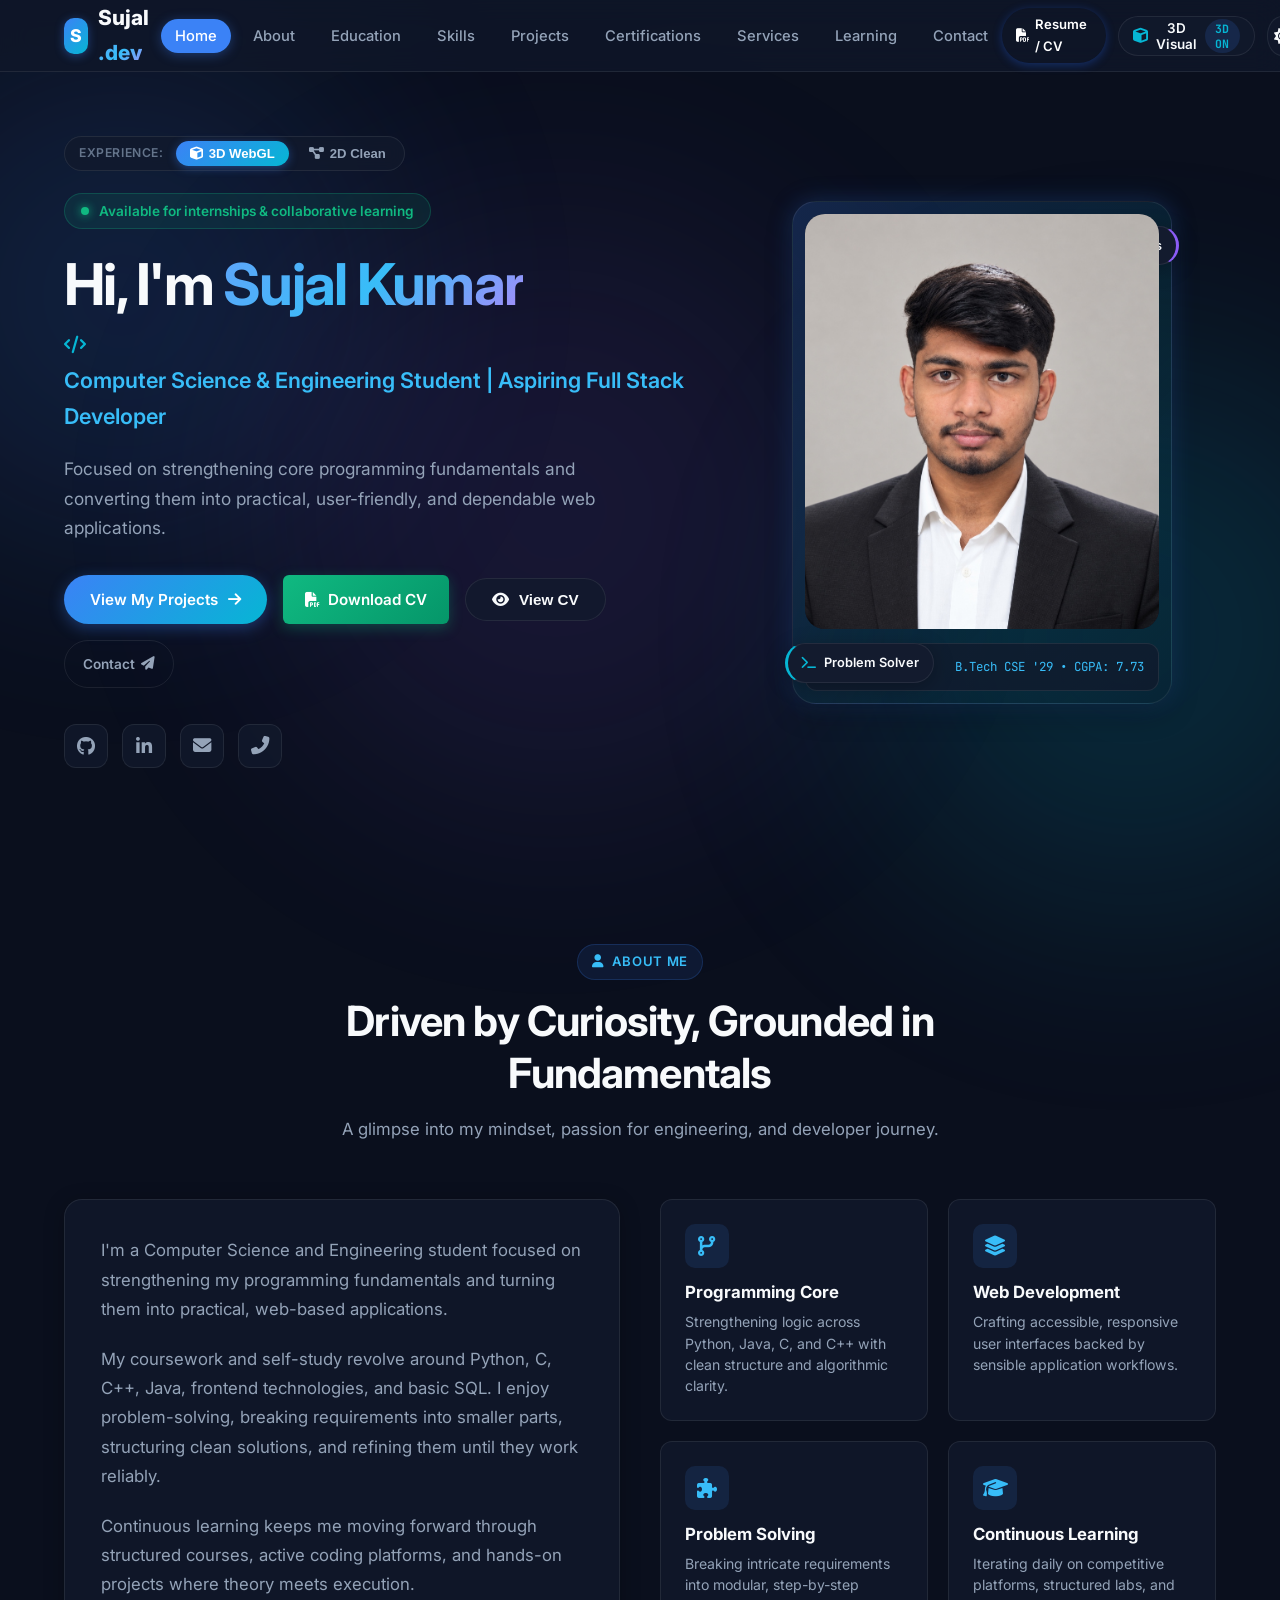
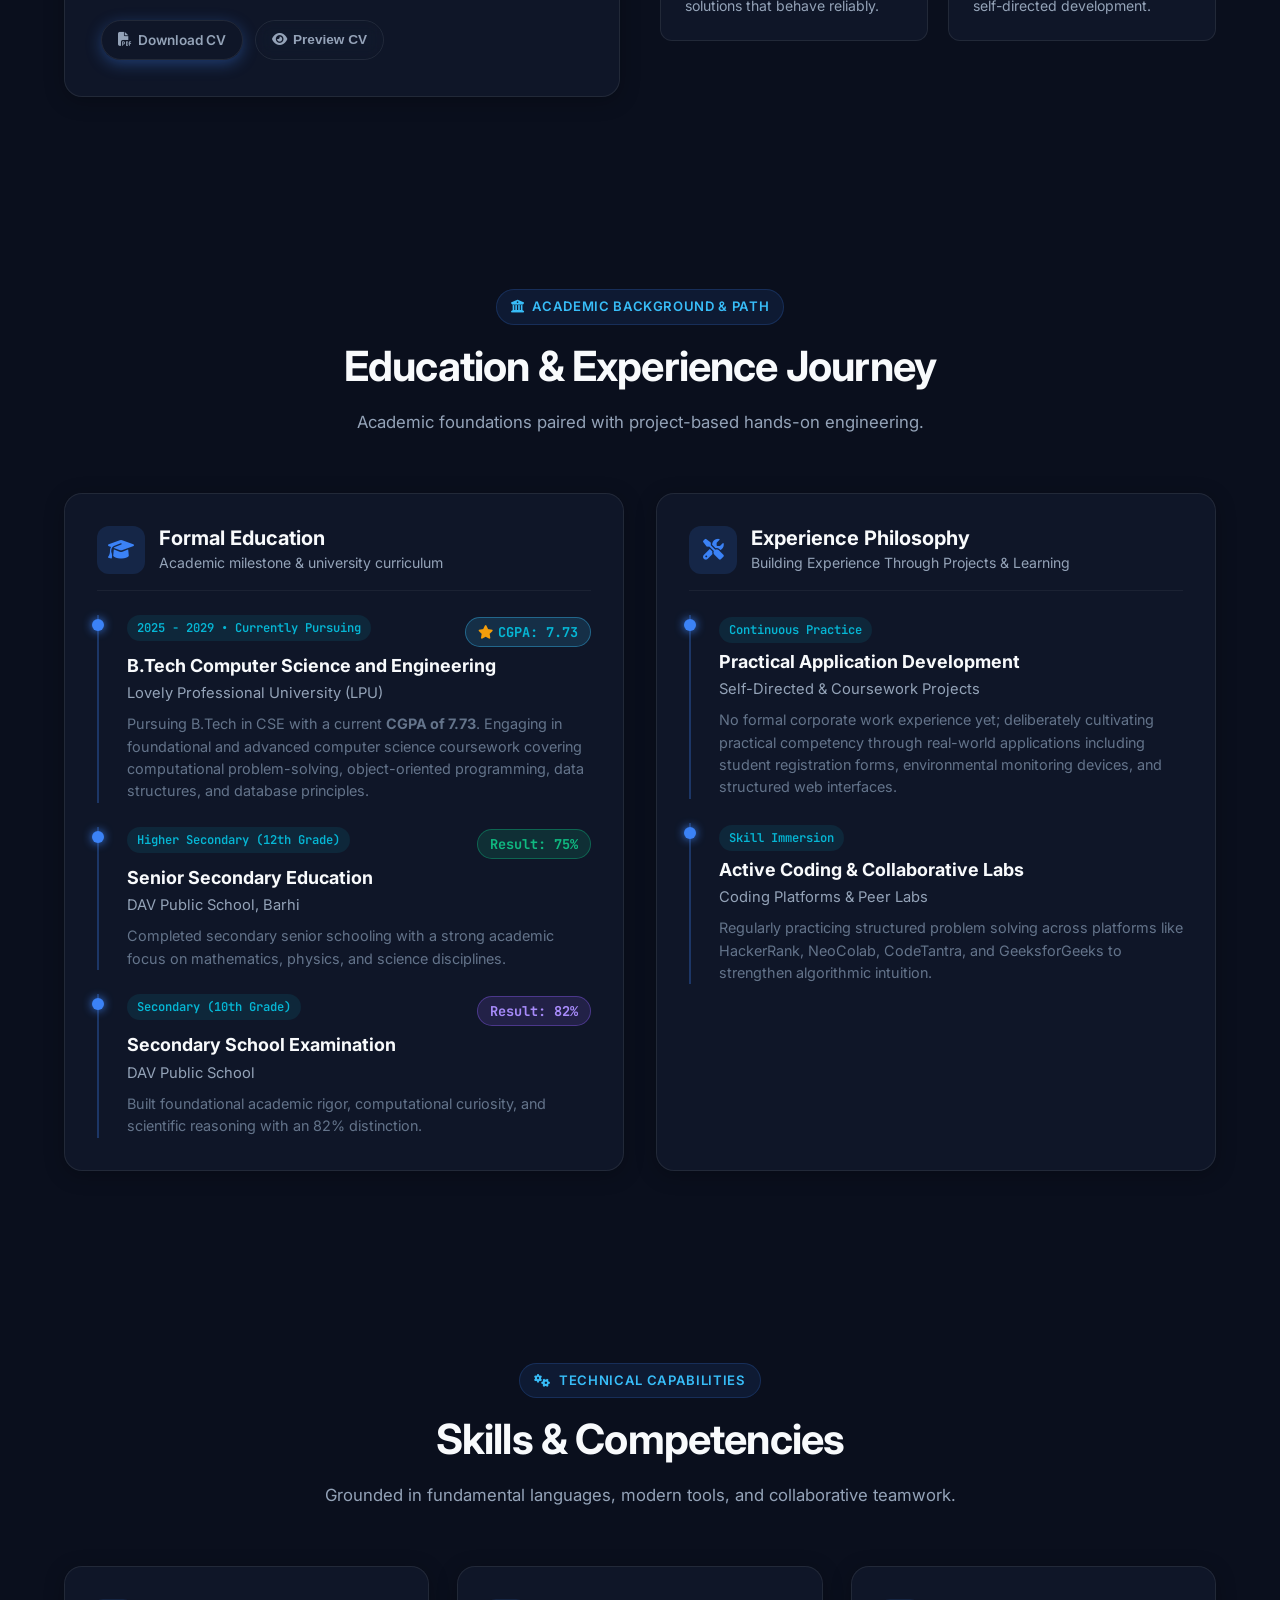
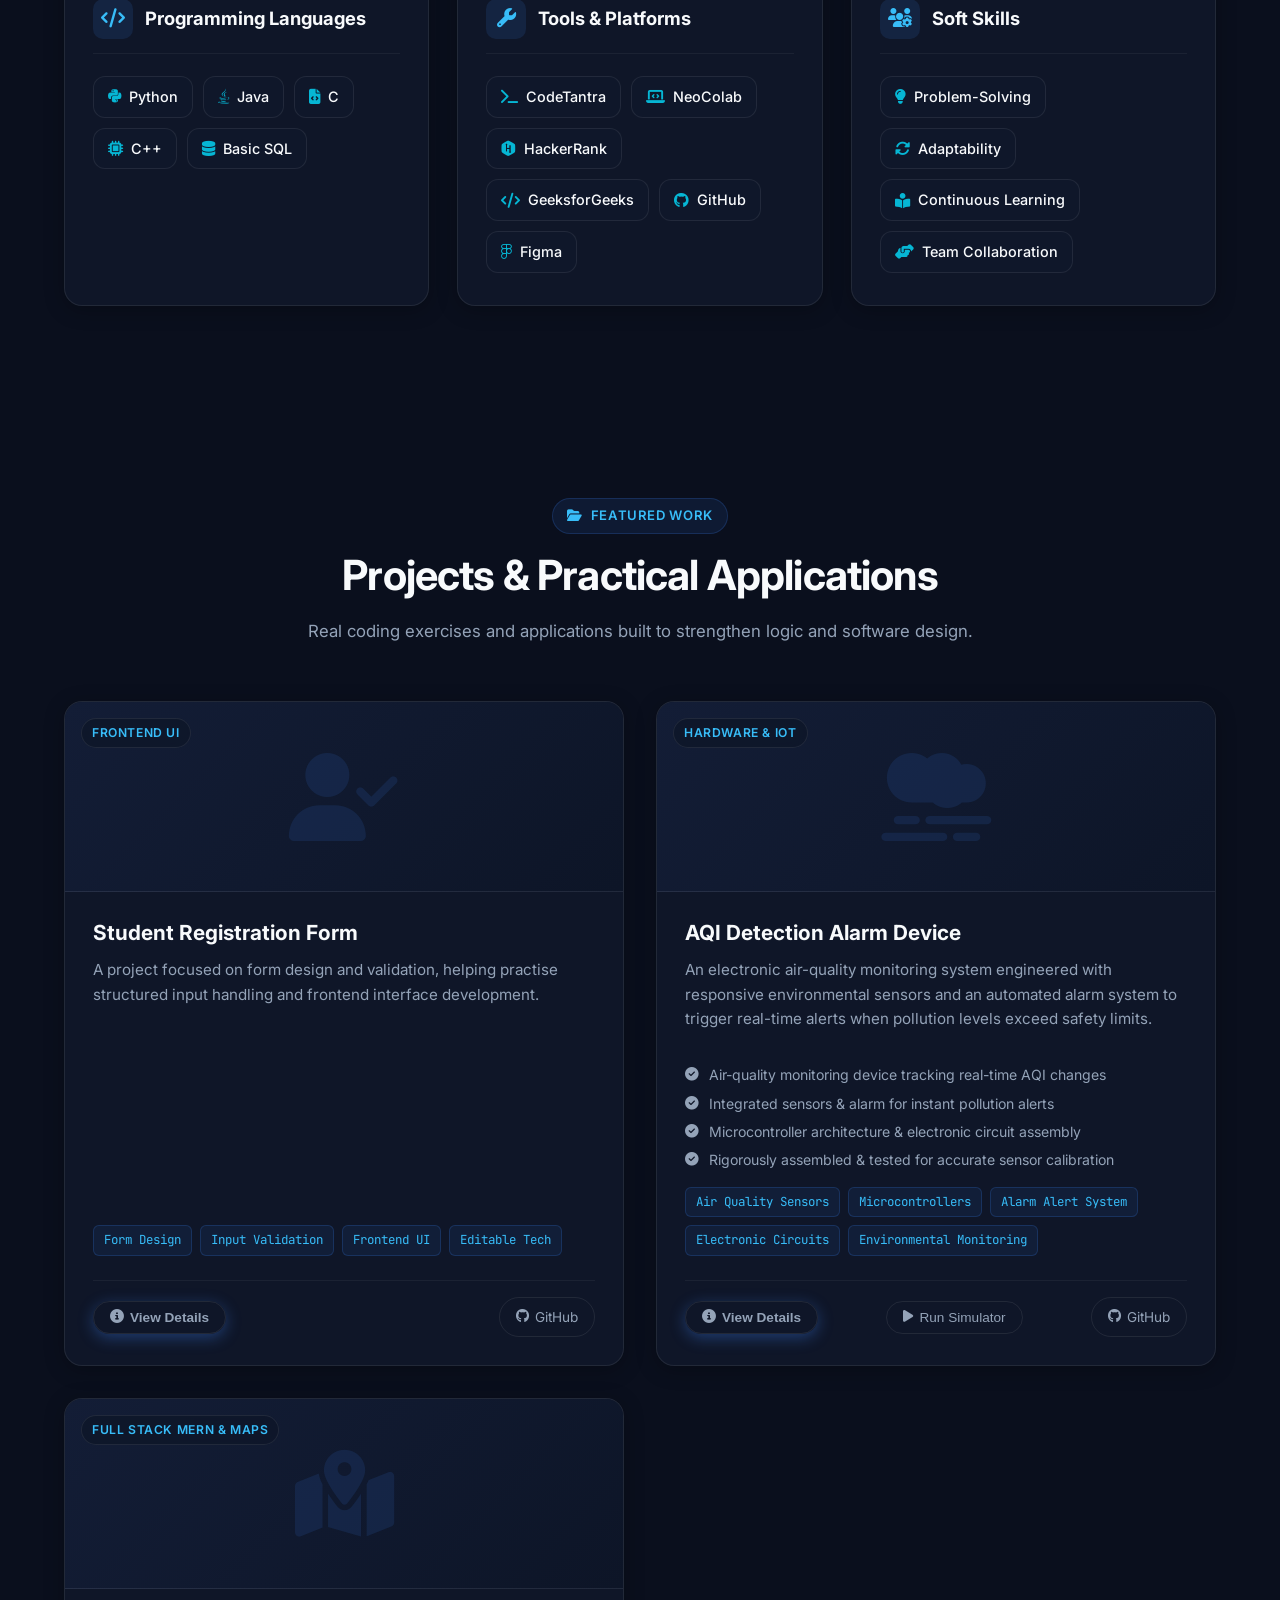
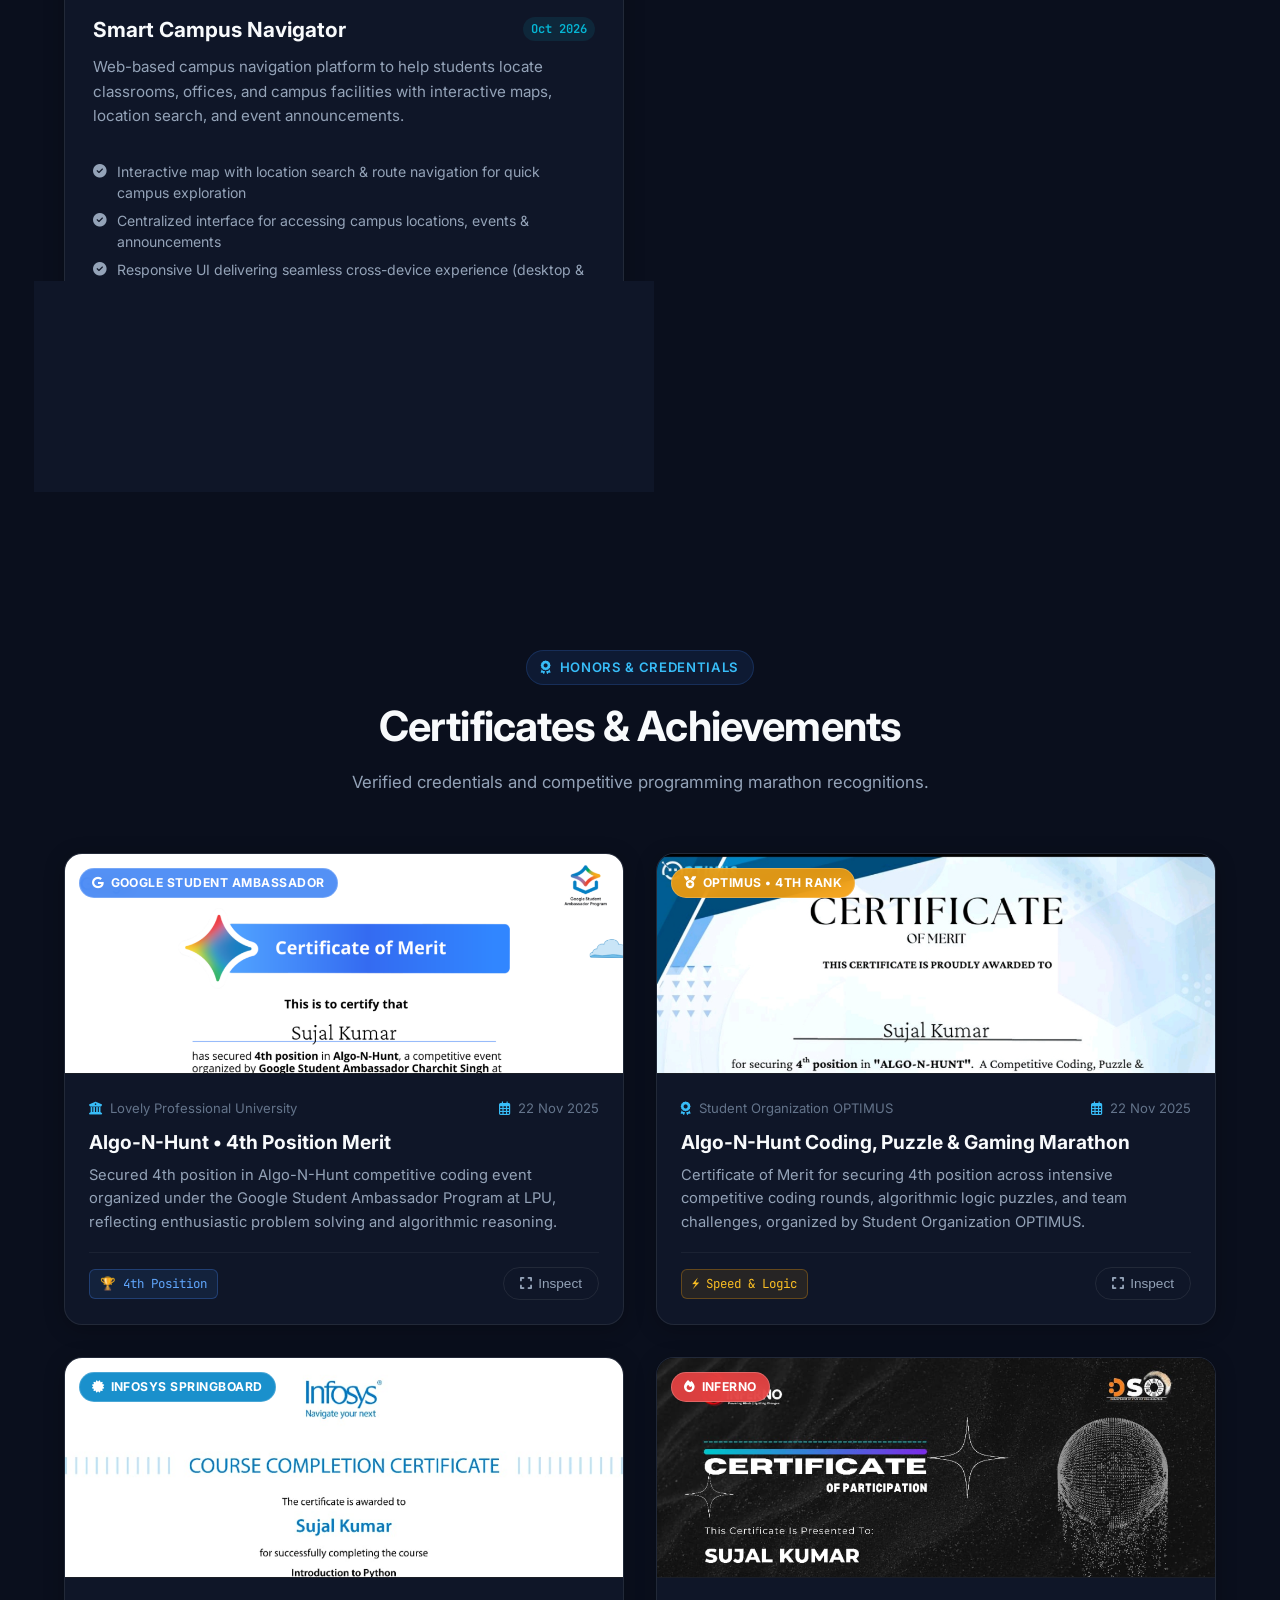
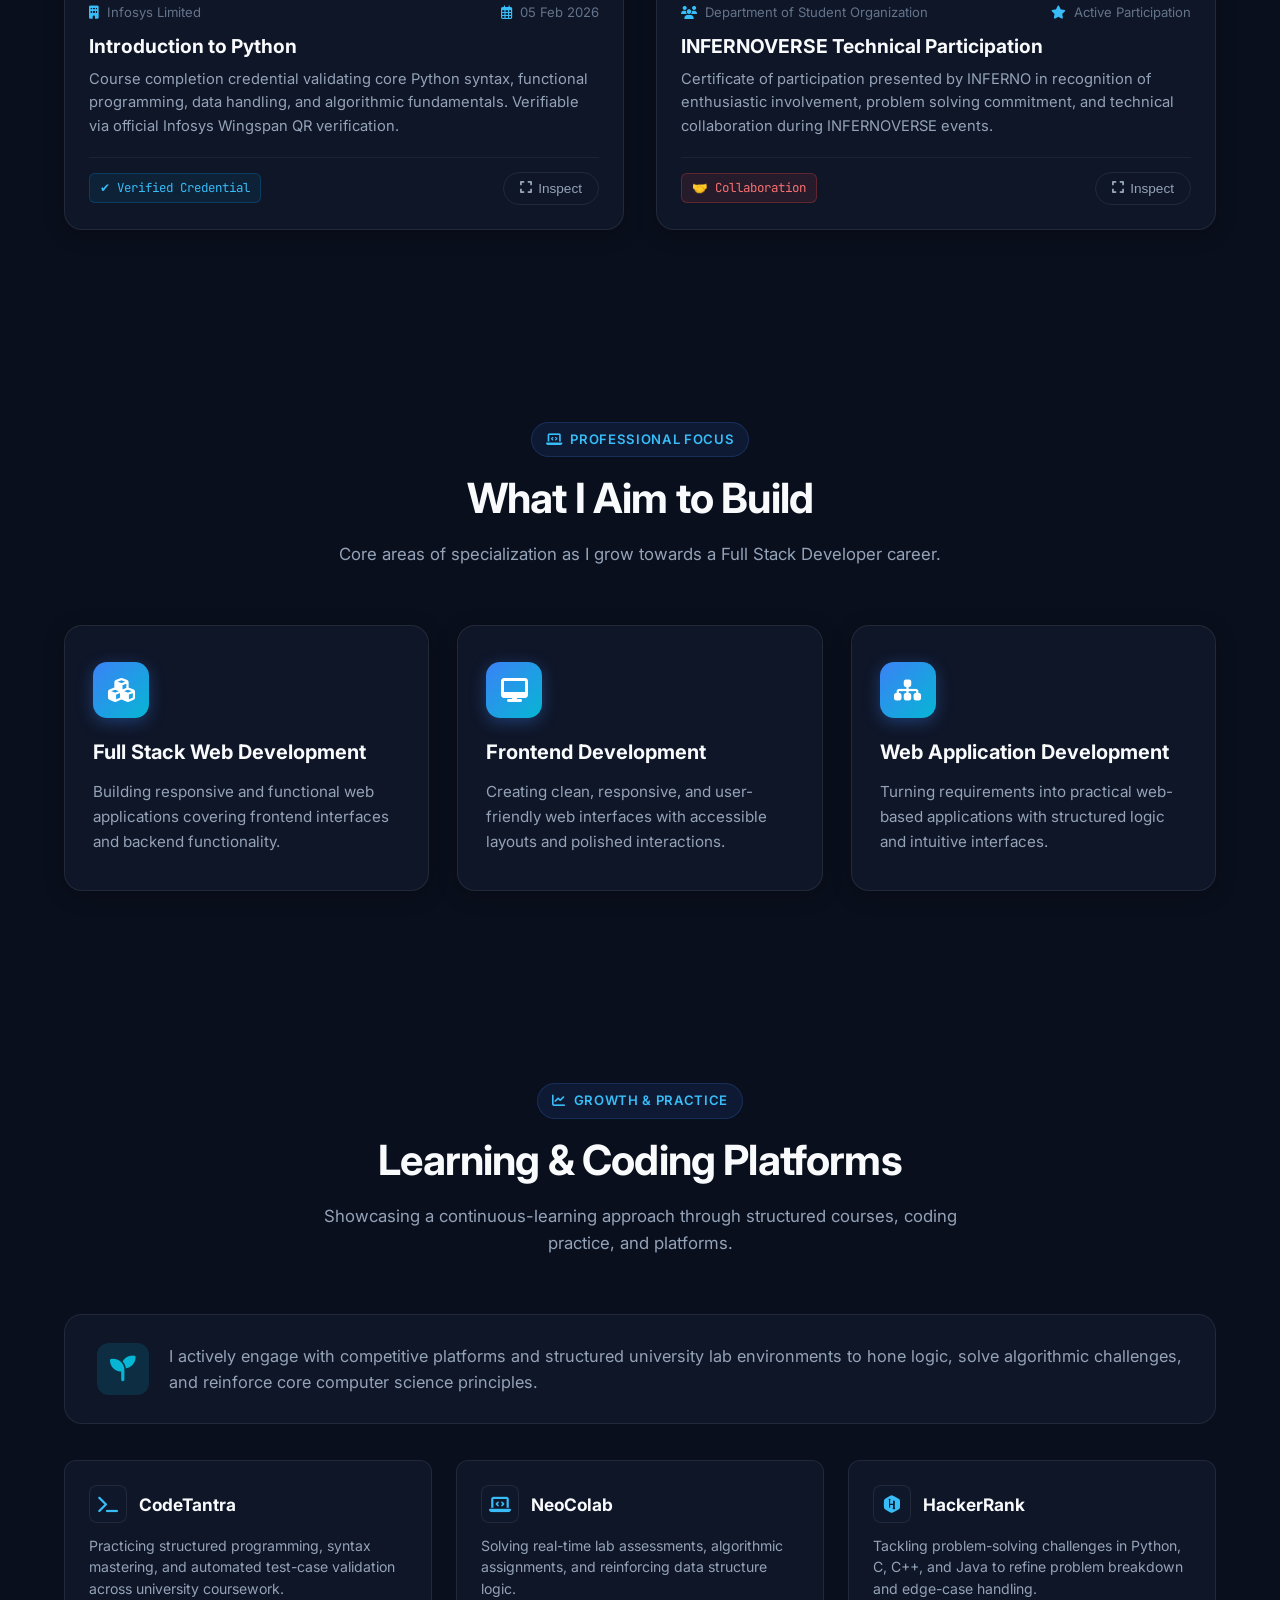
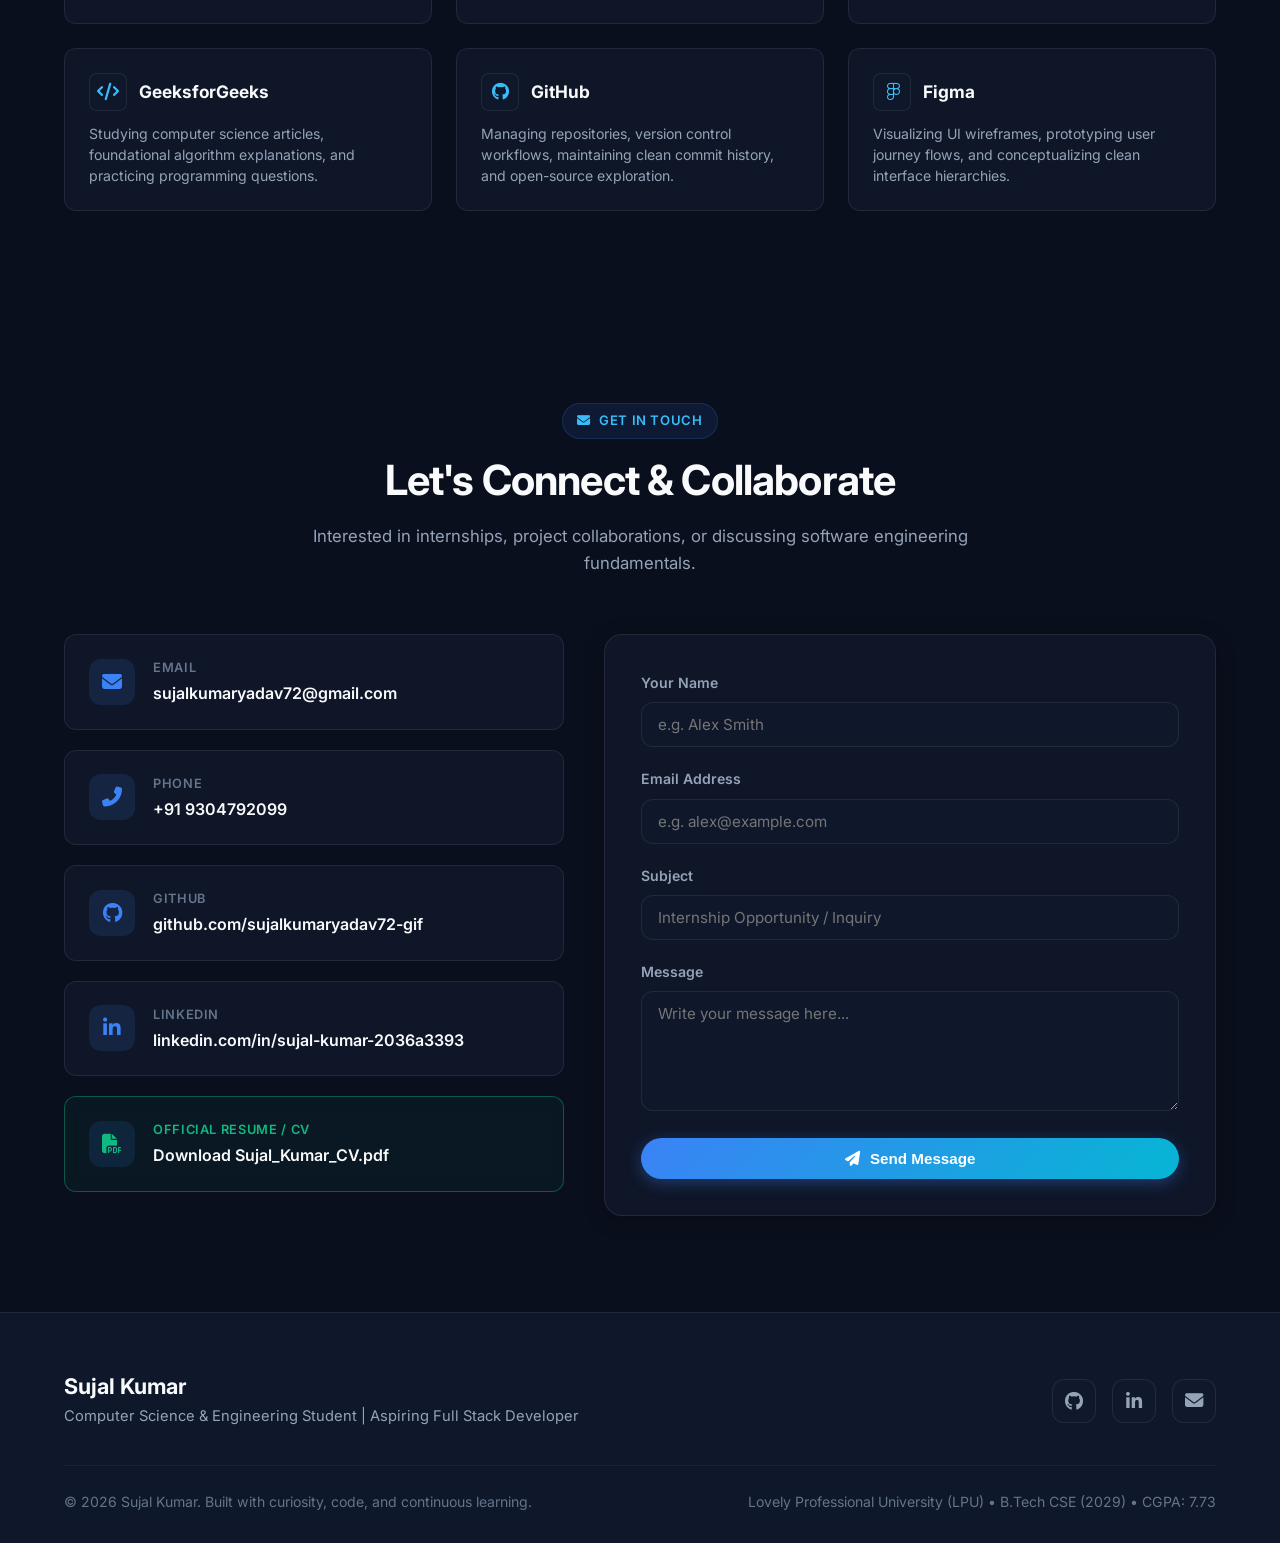
==== commit 33e96cfb: "Update CV" ====
--- a/index.html
+++ b/index.html
@@ -239,6 +239,16 @@
             <p>
               Continuous learning keeps me moving forward through structured courses, active coding platforms, and hands-on projects where theory meets execution.
             </p>
+            <div style="margin-top: 20px; display: flex; gap: 12px; flex-wrap: wrap;">
+              <a href="assets/Sujal_Kumar_CV.pdf" target="_blank" download="Sujal_Kumar_CV.pdf" class="btn btn-primary btn-outline-sm" title="Download Official CV (PDF)">
+                <i class="fas fa-file-pdf"></i>
+                <span>Download CV</span>
+              </a>
+              <button class="btn btn-secondary btn-outline-sm" data-open-cv type="button" title="Preview Official CV">
+                <i class="fas fa-eye"></i>
+                <span>Preview CV</span>
+              </button>
+            </div>
           </div>
 
           <!-- 4 Pillars / Highlights -->
@@ -311,13 +321,13 @@
               <div style="display: flex; justify-content: space-between; align-items: center; flex-wrap: wrap; gap: 8px; margin-bottom: 6px;">
                 <span class="timeline-tag">2025 - 2029 • Currently Pursuing</span>
                 <span class="tech-tag" style="background: rgba(56, 189, 248, 0.15); border: 1px solid rgba(56, 189, 248, 0.4); color: var(--accent-cyan); font-weight: 700; padding: 3px 12px; border-radius: 9999px; font-size: 0.85rem;">
-                  <i class="fas fa-star" style="margin-right: 5px; color: #f59e0b;"></i>CGPA: 7.52
+                  <i class="fas fa-star" style="margin-right: 5px; color: #f59e0b;"></i>CGPA: 7.73
                 </span>
               </div>
               <h4 class="timeline-heading">B.Tech Computer Science and Engineering</h4>
               <p class="timeline-sub">Lovely Professional University (LPU)</p>
               <p class="timeline-text">
-                Pursuing B.Tech in CSE with a current <strong>CGPA of 7.52</strong>. Engaging in foundational and advanced computer science coursework covering computational problem-solving, object-oriented programming, data structures, and database principles.
+                Pursuing B.Tech in CSE with a current <strong>CGPA of 7.73</strong>. Engaging in foundational and advanced computer science coursework covering computational problem-solving, object-oriented programming, data structures, and database principles.
               </p>
             </div>
 
@@ -1082,7 +1092,7 @@
           &copy; 2026 Sujal Kumar. Built with curiosity, code, and continuous learning.
         </div>
         <div class="footer-copy">
-          Lovely Professional University (LPU) &bull; B.Tech CSE (2029) &bull; CGPA: 7.52
+          Lovely Professional University (LPU) &bull; B.Tech CSE (2029) &bull; CGPA: 7.73
         </div>
       </div>
     </div>
@@ -1206,7 +1216,7 @@
       </div>
       <div class="modal-footer" style="padding: 14px 20px; justify-content: space-between;">
         <span style="font-size: 0.82rem; color: var(--text-muted);">
-          Official CV &bull; Lovely Professional University &bull; CGPA: 7.52
+          Official CV &bull; Lovely Professional University &bull; CGPA: 7.73
         </span>
         <div style="display: flex; gap: 10px;">
           <button id="cv-modal-dismiss-btn" class="btn btn-secondary">Close</button>
